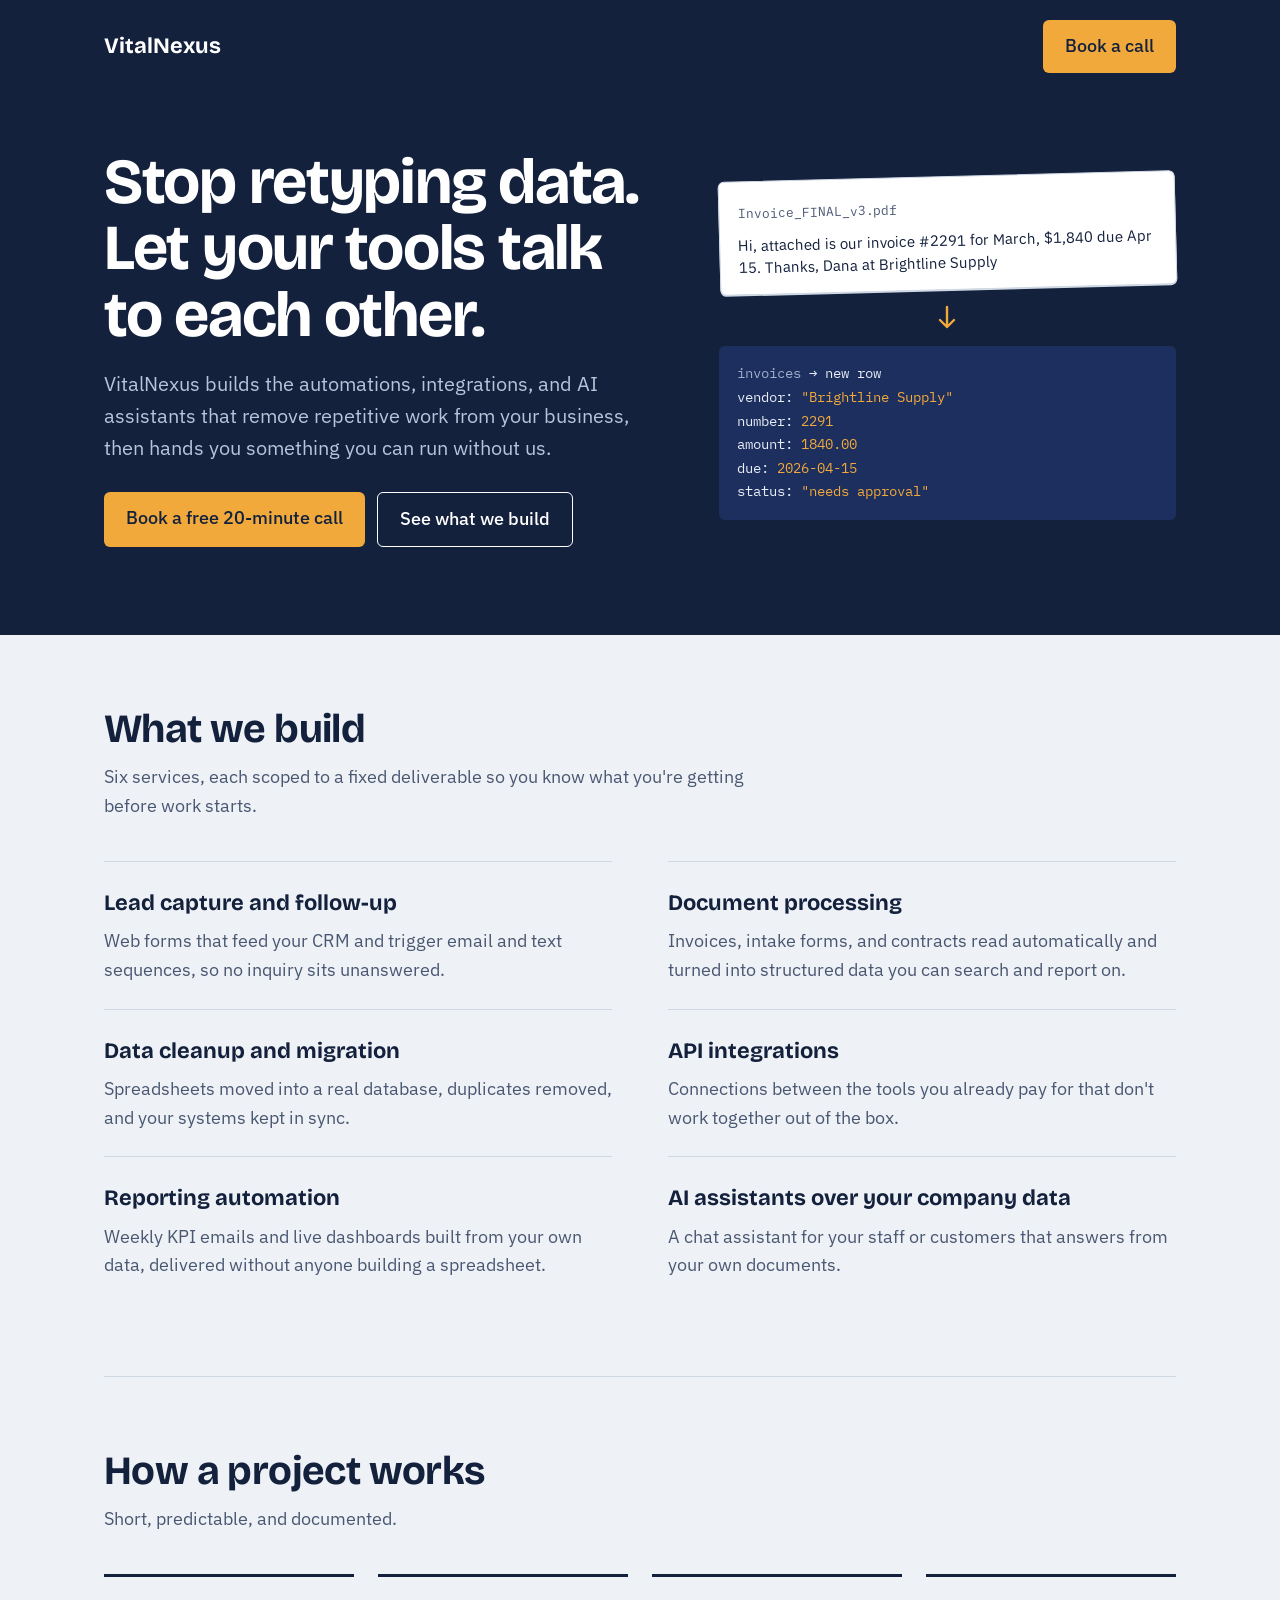
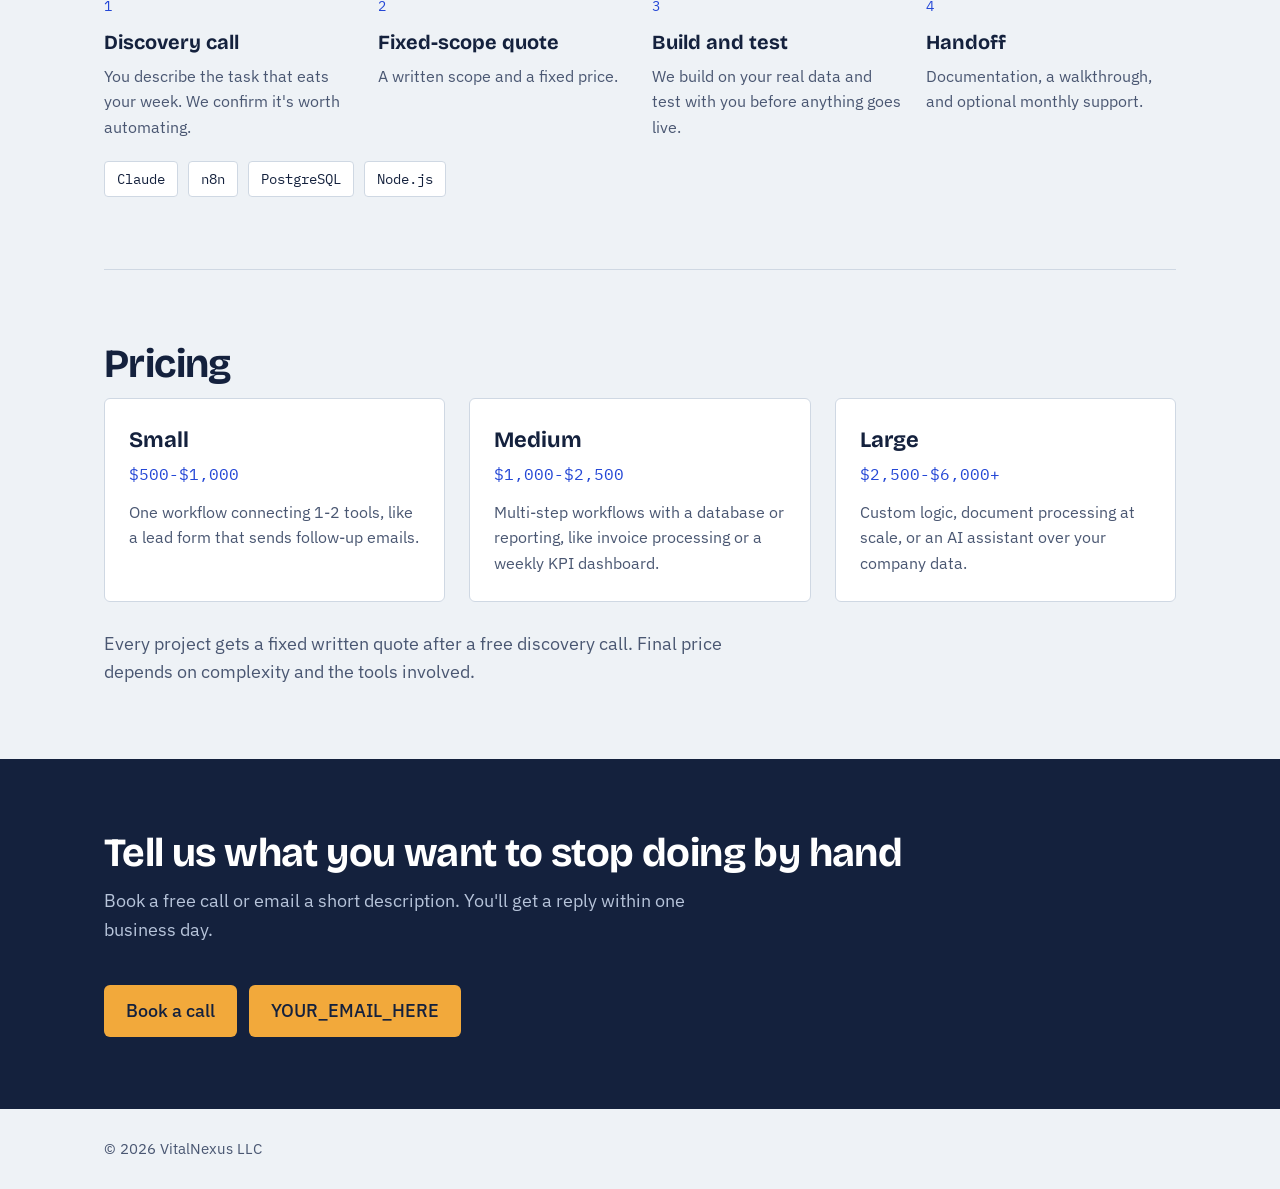
==== index.html @ aff20bb7 "Tighten Fixed-scope quote step wording Replace the repetitive "A written scope and price. Every proj" ====
<!doctype html>
<html lang="en">
<head>
<meta charset="utf-8">
<meta name="viewport" content="width=device-width, initial-scale=1">
<title>VitalNexus | Business automation, AI assistants, and data systems</title>
<meta name="description" content="VitalNexus builds lead follow-up, document processing, data migration, integrations, reporting, and AI assistants for small and mid-sized businesses.">
<link rel="preconnect" href="https://fonts.googleapis.com">
<link rel="preconnect" href="https://fonts.gstatic.com" crossorigin>
<link href="https://fonts.googleapis.com/css2?family=Bricolage+Grotesque:opsz,wght@12..96,500;12..96,700&family=IBM+Plex+Sans:wght@400;500&family=IBM+Plex+Mono:wght@400&display=swap" rel="stylesheet">
<style>
:root{
  --ground:#EEF2F6;
  --paper:#FFFFFF;
  --ink:#14213D;
  --muted:#4A5772;
  --line:#CFD8E3;
  --accent:#2447D6;
  --accent-ink:#FFFFFF;
  --signal:#F2A93B;
  --display:"Bricolage Grotesque","Helvetica Neue",Arial,sans-serif;
  --body:"IBM Plex Sans","Helvetica Neue",Arial,sans-serif;
  --mono:"IBM Plex Mono",Consolas,monospace;
}
*{box-sizing:border-box}
html{scroll-behavior:smooth}
body{margin:0;background:var(--ground);color:var(--ink);font-family:var(--body);font-size:18px;line-height:1.6}
a{color:var(--accent)}
:focus-visible{outline:3px solid var(--signal);outline-offset:3px}
.wrap{max-width:1120px;margin:0 auto;padding:0 24px}
header{display:flex;justify-content:space-between;align-items:center;padding:20px 0}
.logo{font-family:var(--display);font-weight:700;font-size:22px;color:var(--ink);text-decoration:none}
.btn{display:inline-block;min-height:48px;padding:12px 22px;background:var(--signal);color:var(--ink);font-weight:500;text-decoration:none;border-radius:6px}
.btn:hover{background:#E09A2B}
.btn.alt{background:transparent;color:var(--ink);border:1.5px solid var(--ink)}
.btn.alt:hover{background:var(--ink);color:var(--paper)}

/* hero */
.hero{display:grid;grid-template-columns:1.1fr .9fr;gap:56px;align-items:center;padding:56px 0 88px}
h1{font-family:var(--display);font-weight:700;font-size:clamp(38px,5.4vw,64px);line-height:1.04;letter-spacing:-.02em;margin:0 0 20px}
.lede{font-size:20px;color:var(--muted);max-width:34em;margin:0 0 28px}
.cta{display:flex;gap:12px;flex-wrap:wrap}

/* the hero visual: messy input becomes a clean record */
.flow{display:flex;flex-direction:column;gap:14px}
.doc{background:var(--paper);border:1px solid var(--line);border-radius:6px;padding:16px 18px;transform:rotate(-1.5deg);box-shadow:0 1px 0 var(--line)}
.doc b{font-family:var(--mono);font-weight:400;font-size:13px;color:var(--muted)}
.doc p{margin:8px 0 0;font-size:15px;line-height:1.45;color:var(--ink)}
.arrow{align-self:center;color:var(--accent)}
.rec{background:var(--ink);color:#E8EEF7;border-radius:6px;padding:16px 18px;font-family:var(--mono);font-size:13.5px;line-height:1.75;overflow-x:auto}
.rec span{color:var(--signal)}
.rec i{font-style:normal;color:#9FB0CC}

/* sections */
section{padding:72px 0;border-top:1px solid var(--line)}
h2{font-family:var(--display);font-weight:700;font-size:clamp(28px,3.6vw,40px);line-height:1.1;letter-spacing:-.015em;margin:0 0 12px}
.sub{color:var(--muted);max-width:36em;margin:0 0 40px}
.services{display:grid;grid-template-columns:1fr 1fr;column-gap:56px}
.svc{padding:24px 0;border-top:1px solid var(--line)}
.svc h3{font-family:var(--display);font-weight:700;font-size:22px;margin:0 0 6px}
.svc p{margin:0;color:var(--muted)}
.steps{list-style:none;counter-reset:s;margin:0;padding:0;display:grid;grid-template-columns:repeat(4,1fr);gap:24px}
.steps li{counter-increment:s;border-top:3px solid var(--ink);padding-top:14px}
.steps li::before{content:counter(s);font-family:var(--mono);font-size:14px;color:var(--accent)}
.steps h3{font-family:var(--display);font-size:20px;margin:6px 0}
.steps p{margin:0;color:var(--muted);font-size:16px}
.stack{display:flex;gap:10px;flex-wrap:wrap;margin-top:20px}
.stack span{font-family:var(--mono);font-size:14px;border:1px solid var(--line);background:var(--paper);padding:6px 12px;border-radius:4px}
.tiers{display:grid;grid-template-columns:repeat(3,1fr);gap:24px}
.tier{background:var(--paper);border:1px solid var(--line);border-radius:6px;padding:24px}
.tier h3{font-family:var(--display);font-weight:700;font-size:22px;margin:0 0 4px}
.tier .price{font-family:var(--mono);font-size:16px;color:var(--accent);margin:0 0 12px}
.tier p{margin:0;color:var(--muted);font-size:16px}
.note{color:var(--muted);max-width:36em;margin:28px 0 0}
.contact{background:var(--ink);color:#E8EEF7;border-top:0}
.contact h2{color:#fff}
.contact .sub{color:#B7C4DA}
.contact .btn{background:var(--signal);color:var(--ink)}
.contact .btn:hover{background:#FFC25E}
footer{padding:28px 0;color:var(--muted);font-size:15px}

/* dark hero band */
.band{background:var(--ink);color:#E8EEF7}
.band .logo{color:#fff}
.band h1{color:#fff}
.band .lede{color:#B7C4DA}
.band .btn.alt{color:#fff;border-color:#fff}
.band .btn.alt:hover{background:#fff;color:var(--ink)}
.band .rec{background:#1D2F5E}
.band .arrow{color:var(--signal)}
#services{border-top:0}

@media (max-width:820px){
  .hero{grid-template-columns:1fr;gap:36px;padding-bottom:56px}
  .services{grid-template-columns:1fr}
  .steps{grid-template-columns:1fr 1fr}
  .tiers{grid-template-columns:1fr}
}
@media (max-width:520px){
  .steps{grid-template-columns:1fr}
  body{font-size:17px}
}
@media (prefers-reduced-motion:reduce){html{scroll-behavior:auto}}
</style>
</head>
<body>
<div class="band">
<div class="wrap">
  <header>
    <a class="logo" href="#top">VitalNexus</a>
    <a class="btn" href="#contact">Book a call</a>
  </header>

  <main id="top">
    <div class="hero">
      <div>
        <h1>Stop retyping data. Let your tools talk to each other.</h1>
        <p class="lede">VitalNexus builds the automations, integrations, and AI assistants that remove repetitive work from your business, then hands you something you can run without us.</p>
        <div class="cta">
          <a class="btn" href="#contact">Book a free 20-minute call</a>
          <a class="btn alt" href="#services">See what we build</a>
        </div>
      </div>
      <div class="flow" aria-label="Example: an emailed invoice becomes a structured database record">
        <div class="doc">
          <b>Invoice_FINAL_v3.pdf</b>
          <p>Hi, attached is our invoice #2291 for March, $1,840 due Apr 15. Thanks, Dana at Brightline Supply</p>
        </div>
        <svg class="arrow" width="28" height="28" viewBox="0 0 28 28" fill="none" aria-hidden="true"><path d="M14 3v20m0 0l-7-7m7 7l7-7" stroke="currentColor" stroke-width="2.4" stroke-linecap="round" stroke-linejoin="round"/></svg>
        <div class="rec">
          <i>invoices</i> &rarr; new row<br>
          vendor: <span>"Brightline Supply"</span><br>
          number: <span>2291</span><br>
          amount: <span>1840.00</span><br>
          due: <span>2026-04-15</span><br>
          status: <span>"needs approval"</span>
        </div>
      </div>
    </div>
  </main>
</div>
</div>

<div class="wrap">
  <section id="services">
    <h2>What we build</h2>
    <p class="sub">Six services, each scoped to a fixed deliverable so you know what you're getting before work starts.</p>
    <div class="services">
      <div class="svc">
        <h3>Lead capture and follow-up</h3>
        <p>Web forms that feed your CRM and trigger email and text sequences, so no inquiry sits unanswered.</p>
      </div>
      <div class="svc">
        <h3>Document processing</h3>
        <p>Invoices, intake forms, and contracts read automatically and turned into structured data you can search and report on.</p>
      </div>
      <div class="svc">
        <h3>Data cleanup and migration</h3>
        <p>Spreadsheets moved into a real database, duplicates removed, and your systems kept in sync.</p>
      </div>
      <div class="svc">
        <h3>API integrations</h3>
        <p>Connections between the tools you already pay for that don't work together out of the box.</p>
      </div>
      <div class="svc">
        <h3>Reporting automation</h3>
        <p>Weekly KPI emails and live dashboards built from your own data, delivered without anyone building a spreadsheet.</p>
      </div>
      <div class="svc">
        <h3>AI assistants over your company data</h3>
        <p>A chat assistant for your staff or customers that answers from your own documents.</p>
      </div>
    </div>
  </section>

  <section id="process">
    <h2>How a project works</h2>
    <p class="sub">Short, predictable, and documented.</p>
    <ol class="steps">
      <li><h3>Discovery call</h3><p>You describe the task that eats your week. We confirm it's worth automating.</p></li>
      <li><h3>Fixed-scope quote</h3><p>A written scope and a fixed price.</p></li>
      <li><h3>Build and test</h3><p>We build on your real data and test with you before anything goes live.</p></li>
      <li><h3>Handoff</h3><p>Documentation, a walkthrough, and optional monthly support.</p></li>
    </ol>
    <div class="stack" aria-label="Tools we use">
      <span>Claude</span><span>n8n</span><span>PostgreSQL</span><span>Node.js</span>
    </div>
  </section>

  <section id="pricing">
    <h2>Pricing</h2>
    <div class="tiers">
      <div class="tier">
        <h3>Small</h3>
        <p class="price">$500-$1,000</p>
        <p>One workflow connecting 1-2 tools, like a lead form that sends follow-up emails.</p>
      </div>
      <div class="tier">
        <h3>Medium</h3>
        <p class="price">$1,000-$2,500</p>
        <p>Multi-step workflows with a database or reporting, like invoice processing or a weekly KPI dashboard.</p>
      </div>
      <div class="tier">
        <h3>Large</h3>
        <p class="price">$2,500-$6,000+</p>
        <p>Custom logic, document processing at scale, or an AI assistant over your company data.</p>
      </div>
    </div>
    <p class="note">Every project gets a fixed written quote after a free discovery call. Final price depends on complexity and the tools involved.</p>
  </section>
</div>

<section class="contact" id="contact">
  <div class="wrap">
    <h2>Tell us what you want to stop doing by hand</h2>
    <p class="sub">Book a free call or email a short description. You'll get a reply within one business day.</p>
    <div class="cta">
      <!-- Replace both links below with your real booking link and email -->
      <a class="btn" href="https://YOUR-BOOKING-LINK">Book a call</a>
      <a class="btn" href="mailto:YOUR_EMAIL_HERE">YOUR_EMAIL_HERE</a>
    </div>
  </div>
</section>

<div class="wrap">
  <footer>&copy; 2026 VitalNexus LLC</footer>
</div>
</body>
</html>
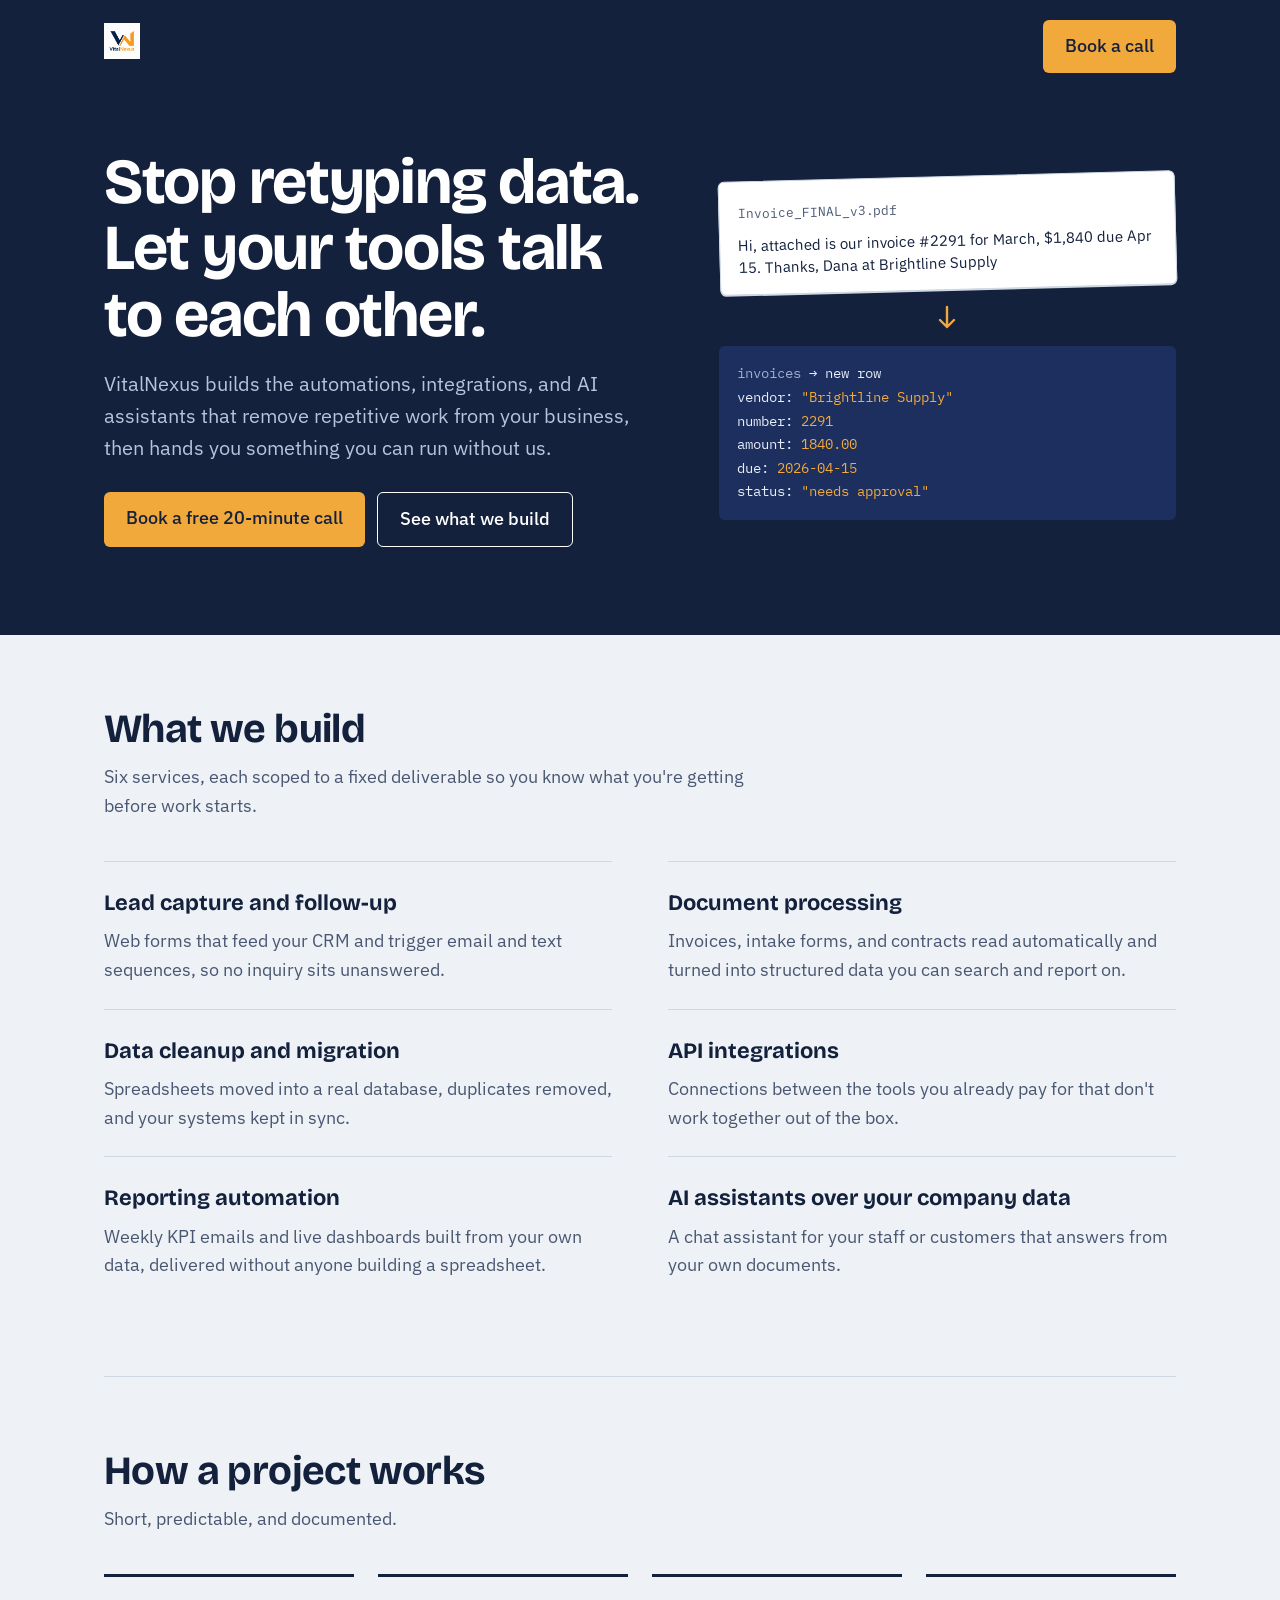
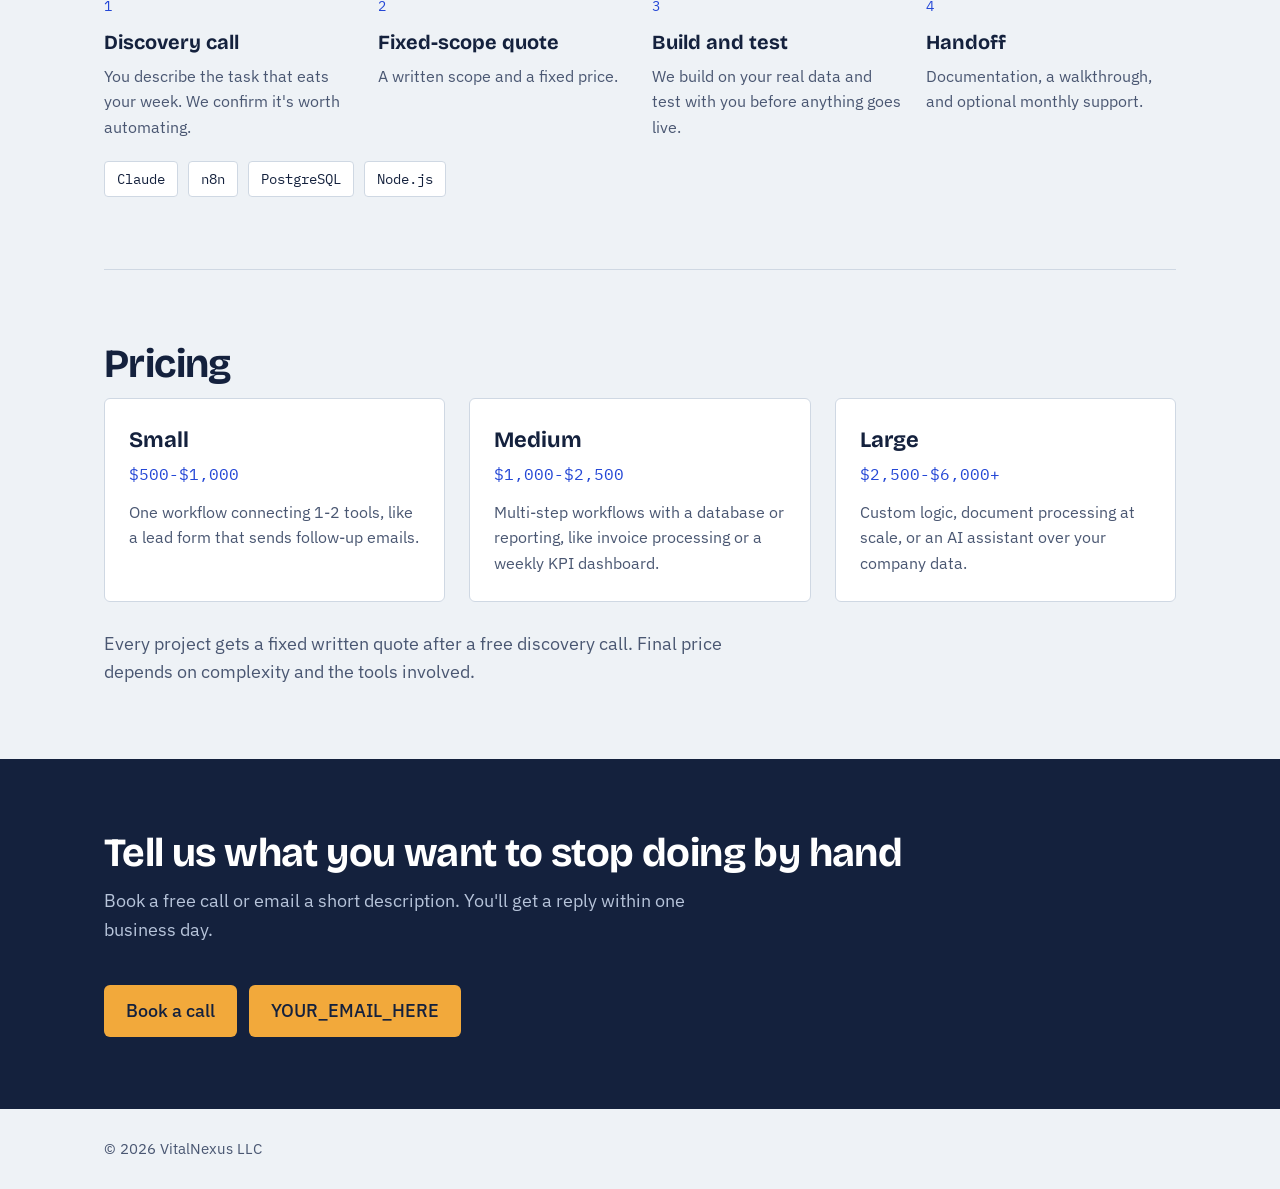
==== commit ef3cf575: "Add logo to header and as favicon Add assets/logo.png and replace the VitalNexus text in the header " ====
--- a/index.html
+++ b/index.html
@@ -5,6 +5,7 @@
 <meta name="viewport" content="width=device-width, initial-scale=1">
 <title>VitalNexus | Business automation, AI assistants, and data systems</title>
 <meta name="description" content="VitalNexus builds lead follow-up, document processing, data migration, integrations, reporting, and AI assistants for small and mid-sized businesses.">
+<link rel="icon" href="assets/logo.png">
 <link rel="preconnect" href="https://fonts.googleapis.com">
 <link rel="preconnect" href="https://fonts.gstatic.com" crossorigin>
 <link href="https://fonts.googleapis.com/css2?family=Bricolage+Grotesque:opsz,wght@12..96,500;12..96,700&family=IBM+Plex+Sans:wght@400;500&family=IBM+Plex+Mono:wght@400&display=swap" rel="stylesheet">
@@ -107,7 +108,7 @@
 <div class="band">
 <div class="wrap">
   <header>
-    <a class="logo" href="#top">VitalNexus</a>
+    <a class="logo" href="#top"><img src="assets/logo.png" alt="VitalNexus" height="36"></a>
     <a class="btn" href="#contact">Book a call</a>
   </header>
 
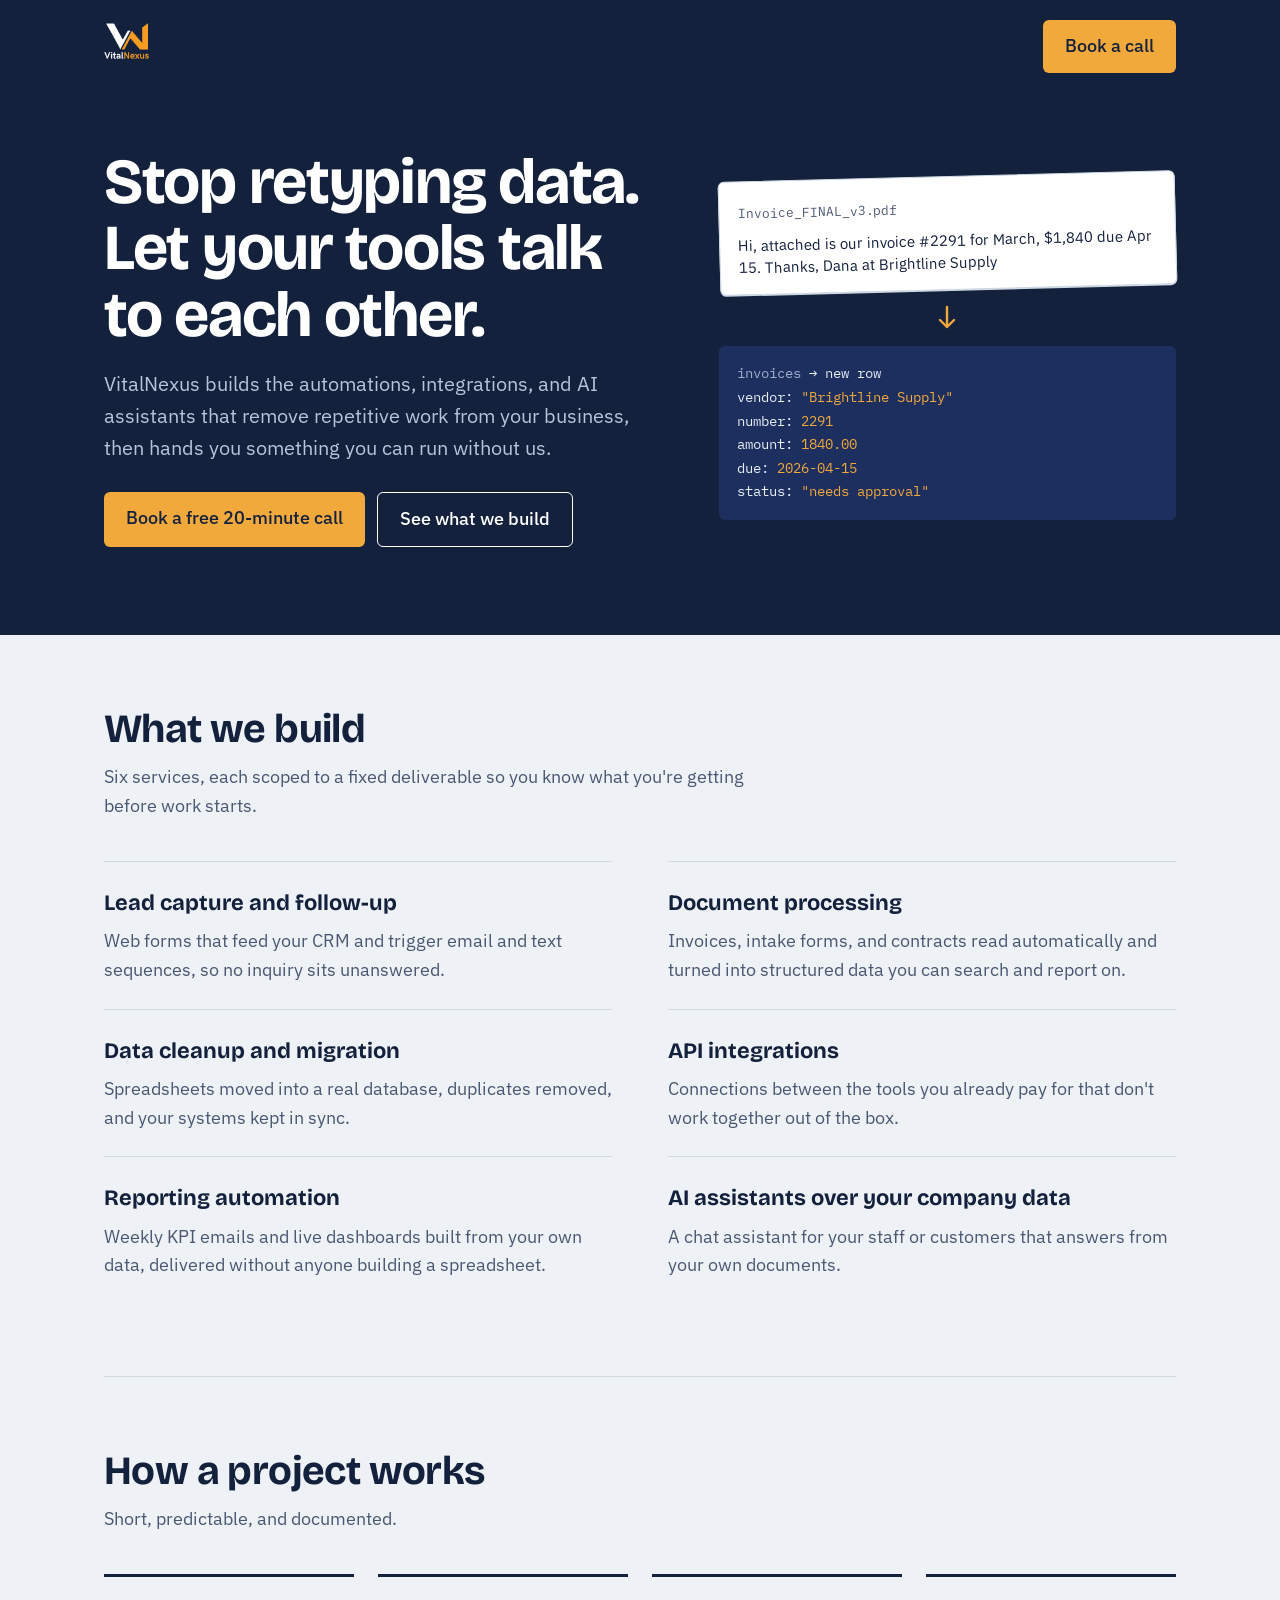
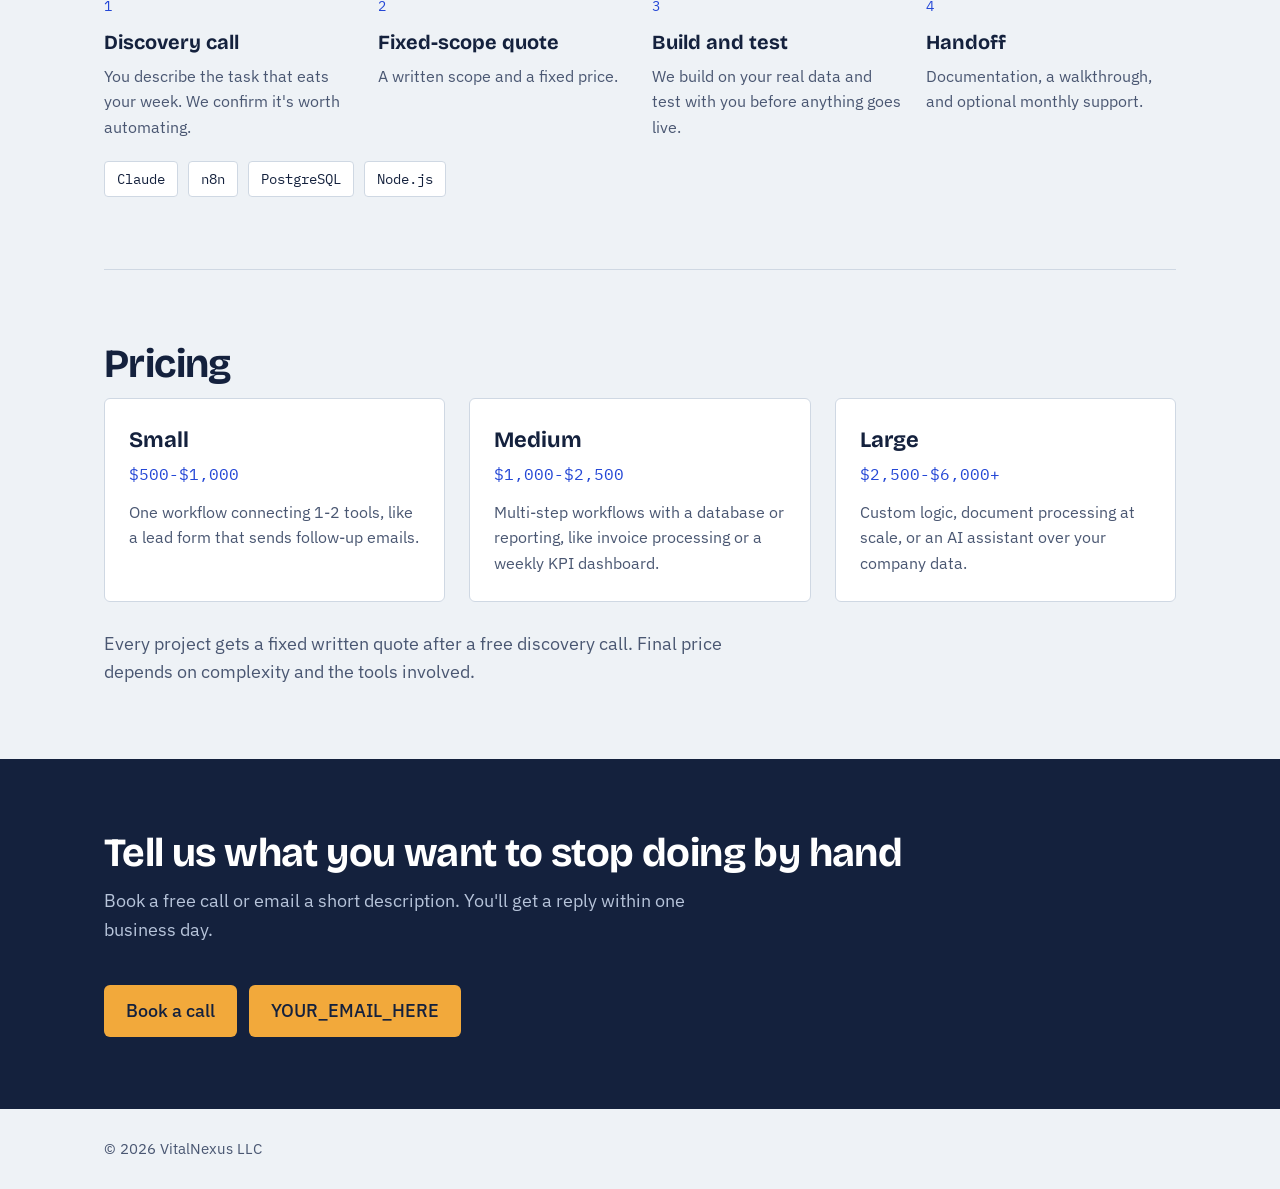
==== commit 35be686b: "Use transparent header logo and monogram favicon Generate assets/logo-header.png (tight crop, transp" ====
--- a/index.html
+++ b/index.html
@@ -5,7 +5,7 @@
 <meta name="viewport" content="width=device-width, initial-scale=1">
 <title>VitalNexus | Business automation, AI assistants, and data systems</title>
 <meta name="description" content="VitalNexus builds lead follow-up, document processing, data migration, integrations, reporting, and AI assistants for small and mid-sized businesses.">
-<link rel="icon" href="assets/logo.png">
+<link rel="icon" type="image/png" href="assets/favicon.png">
 <link rel="preconnect" href="https://fonts.googleapis.com">
 <link rel="preconnect" href="https://fonts.gstatic.com" crossorigin>
 <link href="https://fonts.googleapis.com/css2?family=Bricolage+Grotesque:opsz,wght@12..96,500;12..96,700&family=IBM+Plex+Sans:wght@400;500&family=IBM+Plex+Mono:wght@400&display=swap" rel="stylesheet">
@@ -108,7 +108,7 @@
 <div class="band">
 <div class="wrap">
   <header>
-    <a class="logo" href="#top"><img src="assets/logo.png" alt="VitalNexus" height="36"></a>
+    <a class="logo" href="#top"><img src="assets/logo-header.png" alt="VitalNexus" width="45" height="36"></a>
     <a class="btn" href="#contact">Book a call</a>
   </header>
 
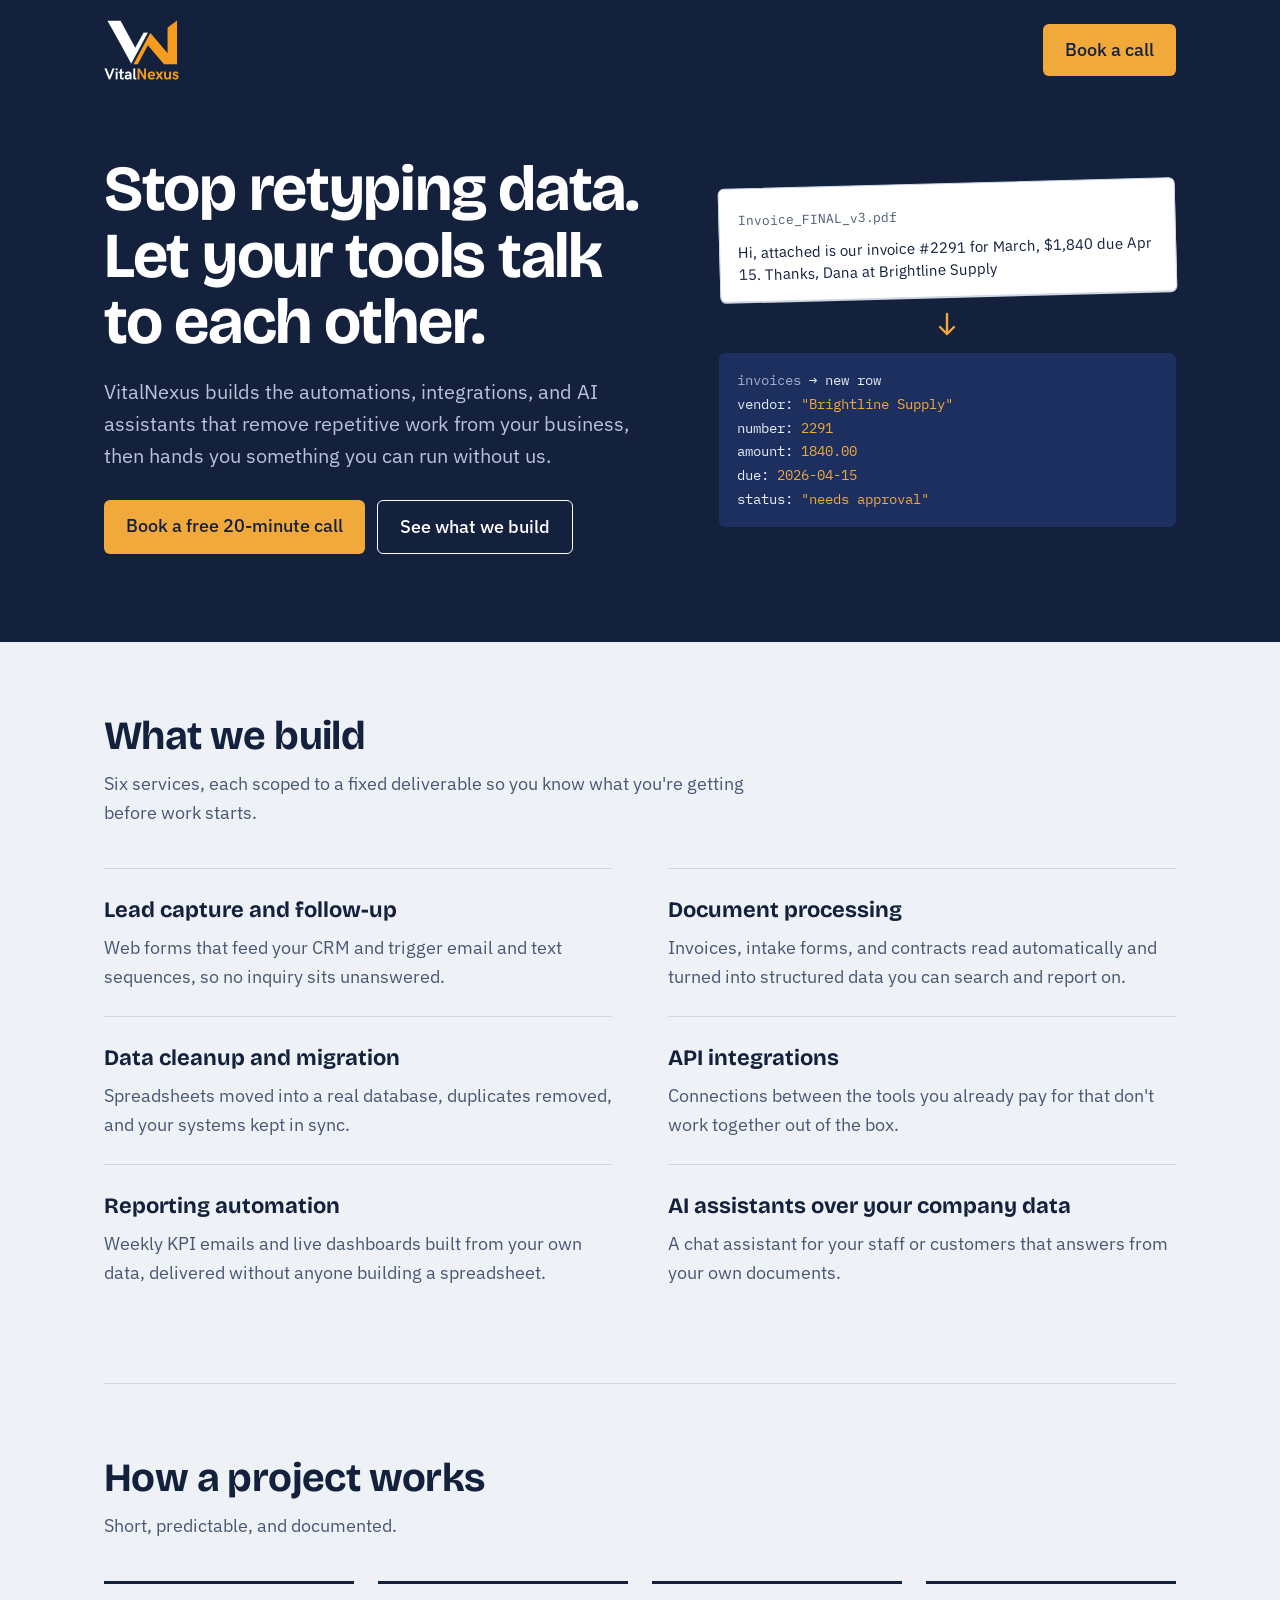
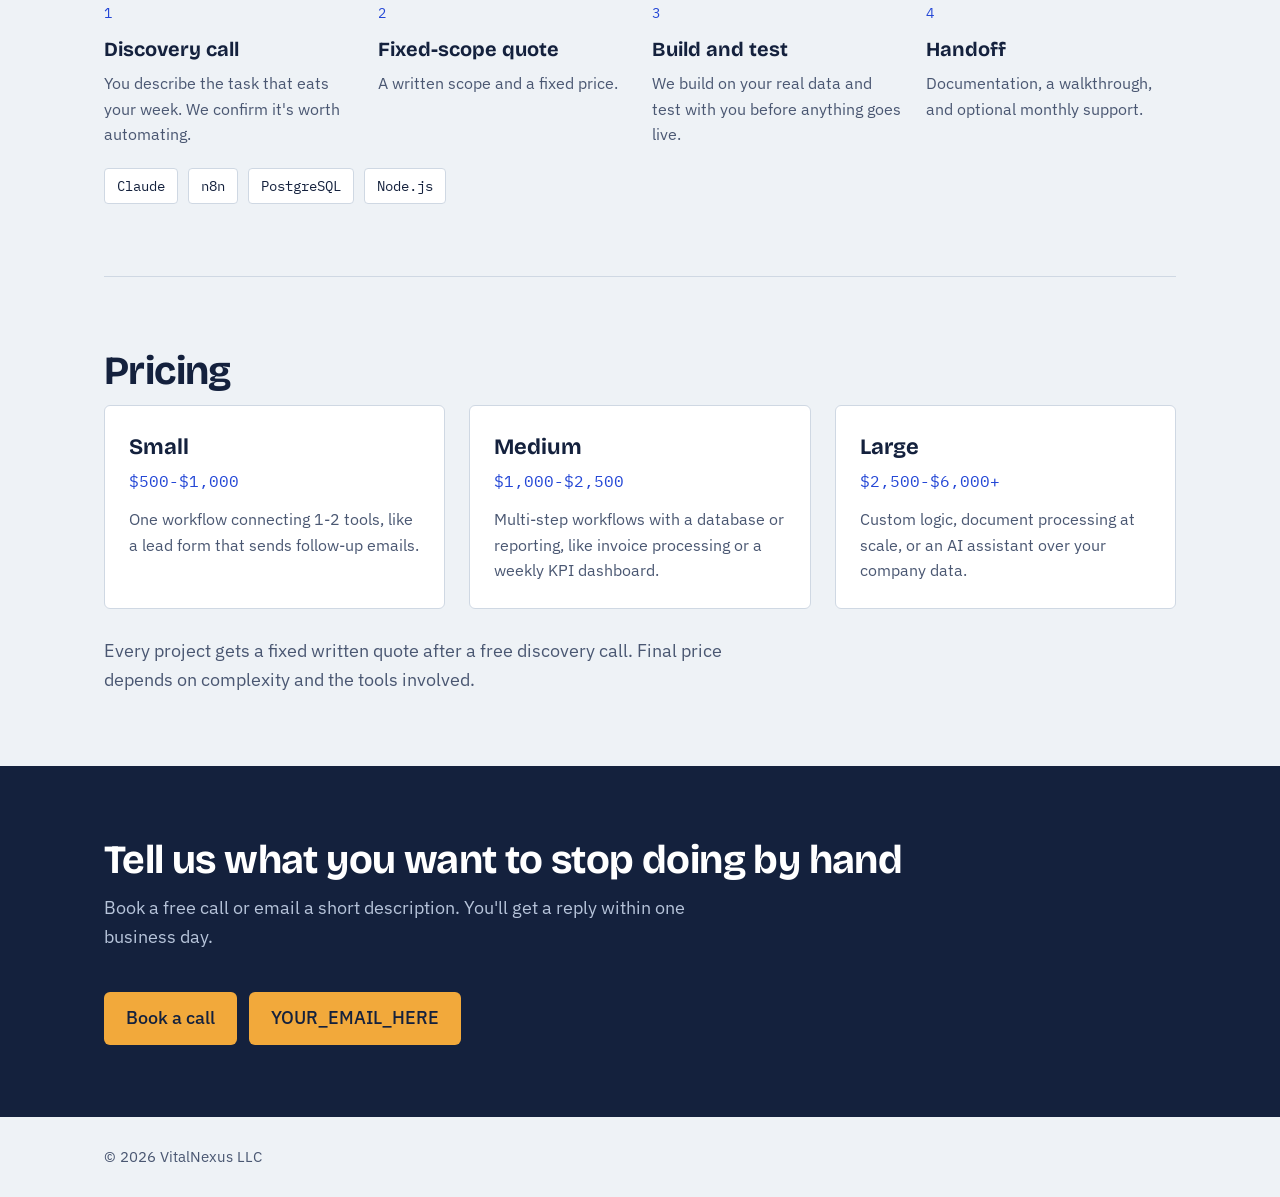
==== commit ff8ba243: "Enlarge header logo and put favicon on white rounded square Show the header logo at 75x60 so the Vit" ====
--- a/index.html
+++ b/index.html
@@ -31,6 +31,7 @@
 .wrap{max-width:1120px;margin:0 auto;padding:0 24px}
 header{display:flex;justify-content:space-between;align-items:center;padding:20px 0}
 .logo{font-family:var(--display);font-weight:700;font-size:22px;color:var(--ink);text-decoration:none}
+.logo img{display:block}
 .btn{display:inline-block;min-height:48px;padding:12px 22px;background:var(--signal);color:var(--ink);font-weight:500;text-decoration:none;border-radius:6px}
 .btn:hover{background:#E09A2B}
 .btn.alt{background:transparent;color:var(--ink);border:1.5px solid var(--ink)}
@@ -108,7 +109,7 @@
 <div class="band">
 <div class="wrap">
   <header>
-    <a class="logo" href="#top"><img src="assets/logo-header.png" alt="VitalNexus" width="45" height="36"></a>
+    <a class="logo" href="#top"><img src="assets/logo-header.png" alt="VitalNexus" width="75" height="60"></a>
     <a class="btn" href="#contact">Book a call</a>
   </header>
 
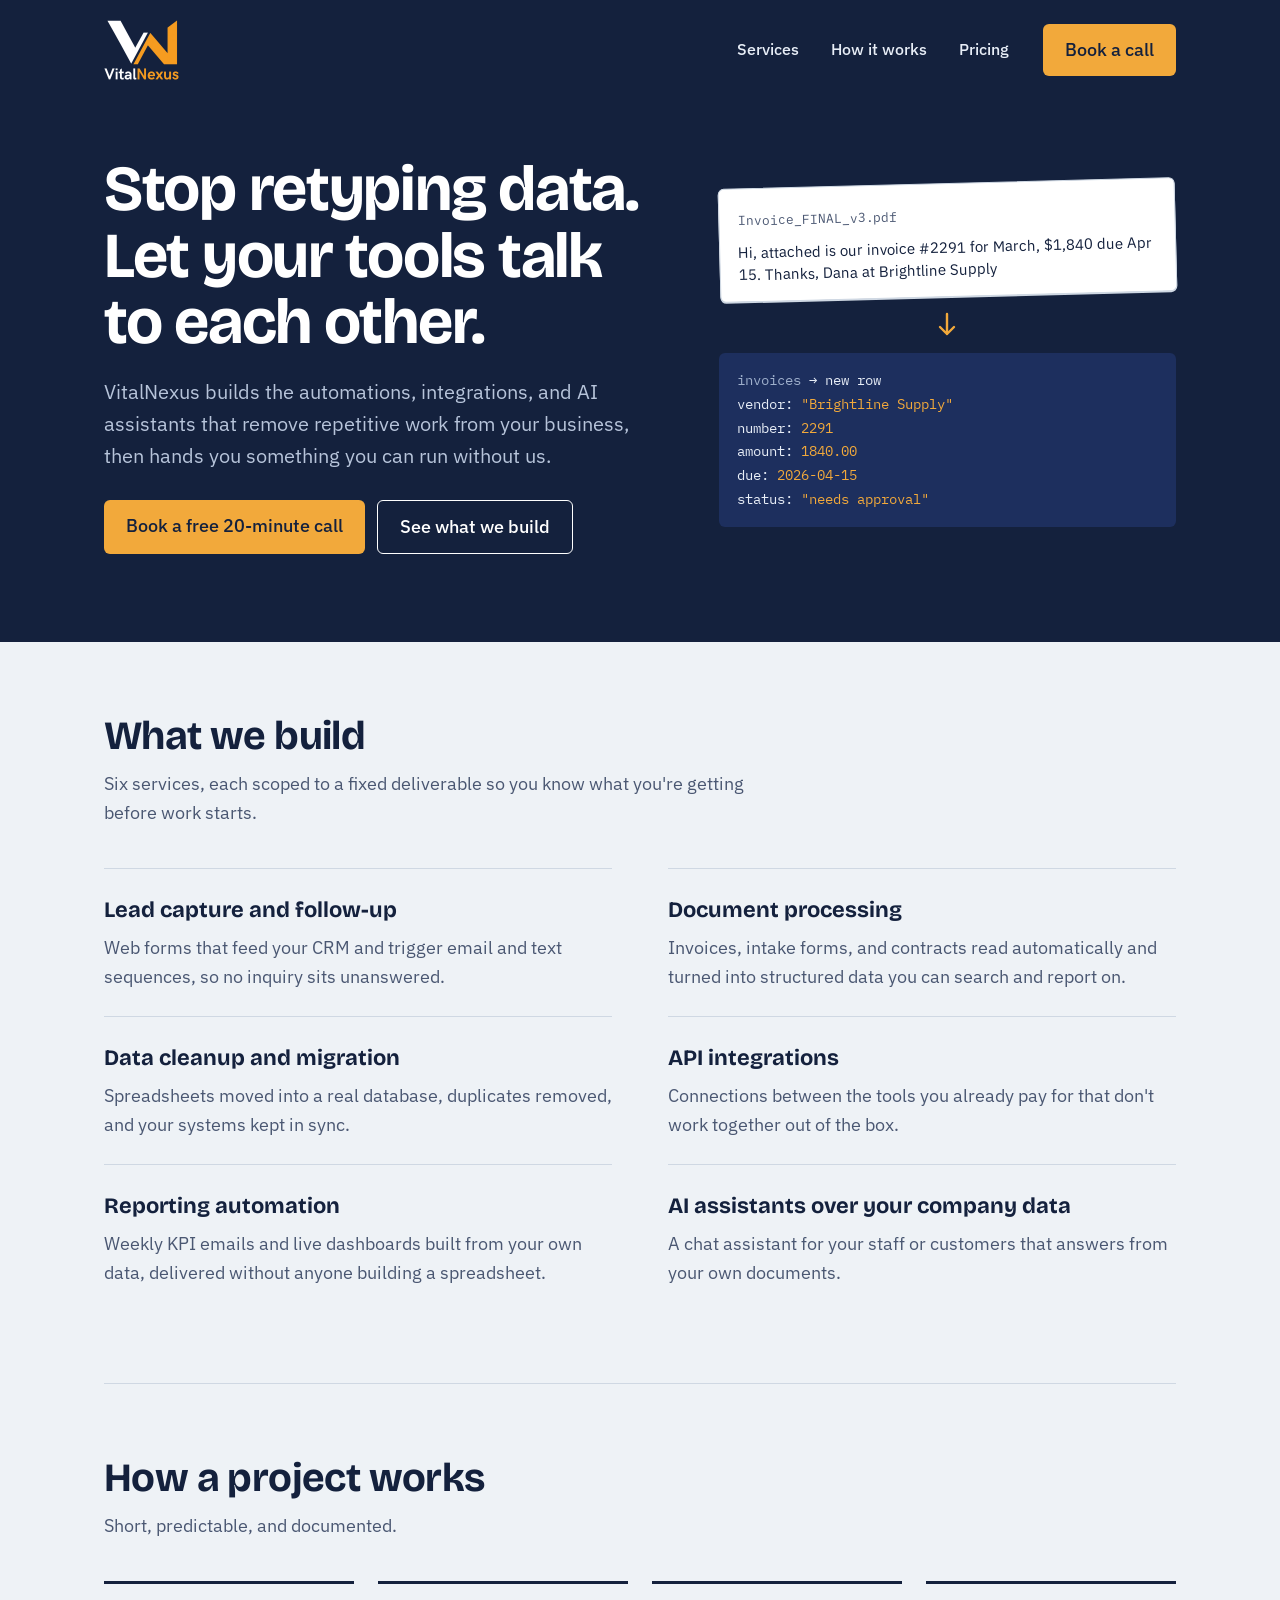
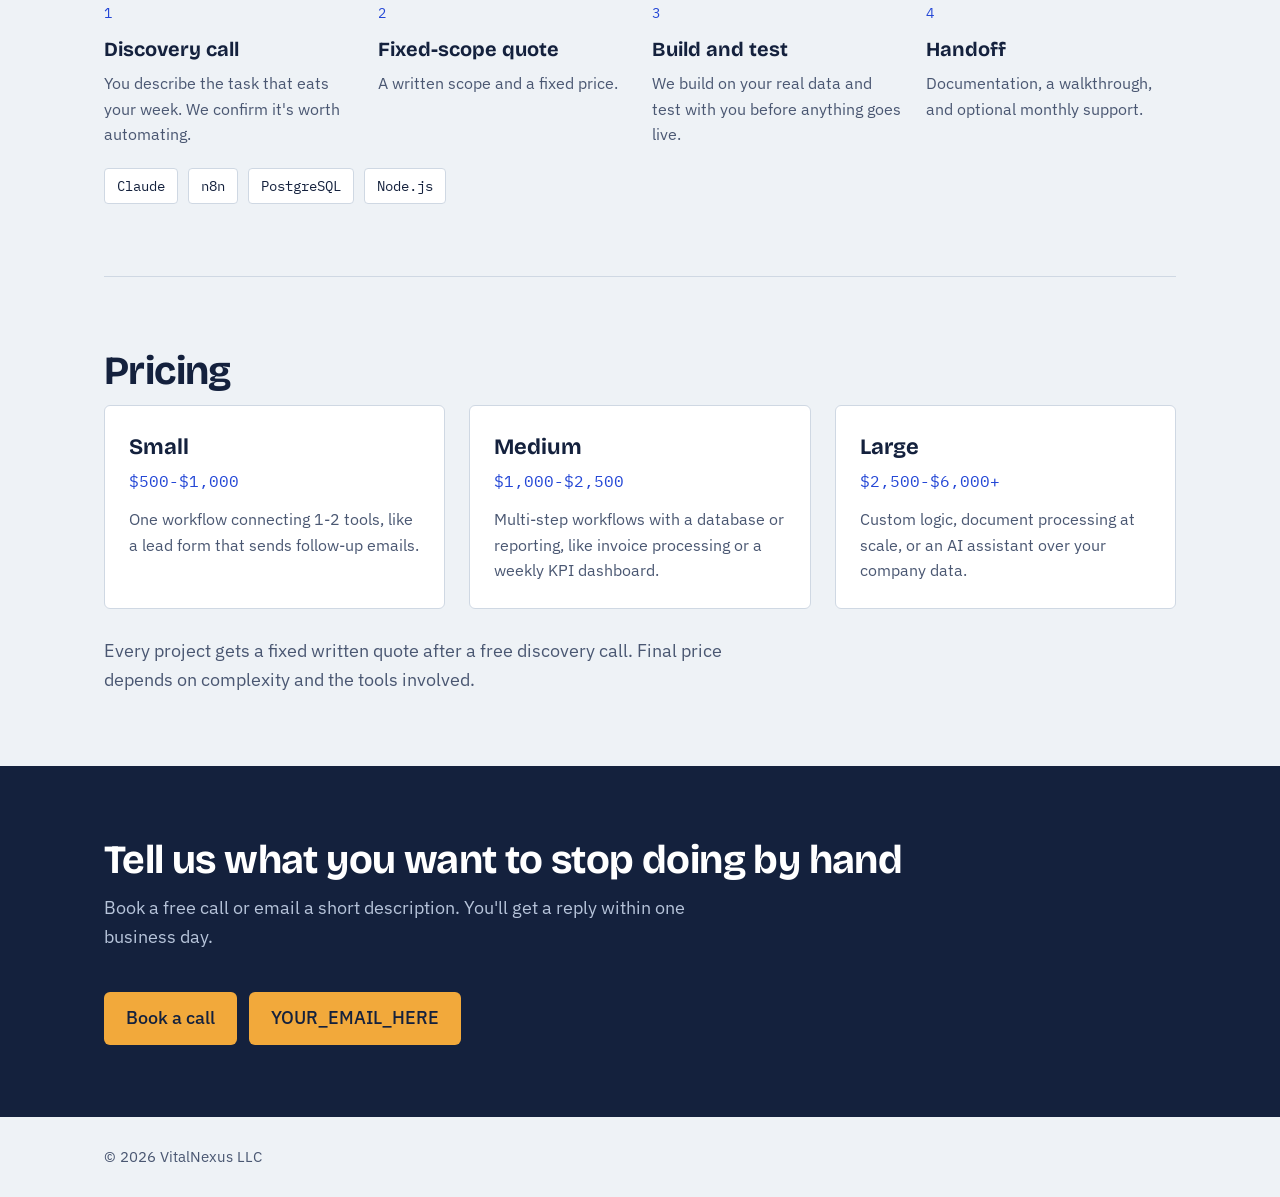
==== commit e6c01442: "Add top navigation to header Add Services, How it works, and Pricing links between the logo and the " ====
--- a/index.html
+++ b/index.html
@@ -32,6 +32,9 @@
 header{display:flex;justify-content:space-between;align-items:center;padding:20px 0}
 .logo{font-family:var(--display);font-weight:700;font-size:22px;color:var(--ink);text-decoration:none}
 .logo img{display:block}
+.nav{display:flex;gap:4px;margin-left:auto;margin-right:20px}
+.nav a{color:#E8EEF7;font-size:16px;font-weight:500;text-decoration:none;padding:10px 14px;border-radius:6px}
+.nav a:hover{color:#fff;text-decoration:underline;text-decoration-color:var(--signal);text-decoration-thickness:2px;text-underline-offset:6px}
 .btn{display:inline-block;min-height:48px;padding:12px 22px;background:var(--signal);color:var(--ink);font-weight:500;text-decoration:none;border-radius:6px}
 .btn:hover{background:#E09A2B}
 .btn.alt{background:transparent;color:var(--ink);border:1.5px solid var(--ink)}
@@ -97,6 +100,7 @@
   .services{grid-template-columns:1fr}
   .steps{grid-template-columns:1fr 1fr}
   .tiers{grid-template-columns:1fr}
+  .nav{display:none}
 }
 @media (max-width:520px){
   .steps{grid-template-columns:1fr}
@@ -110,6 +114,11 @@
 <div class="wrap">
   <header>
     <a class="logo" href="#top"><img src="assets/logo-header.png" alt="VitalNexus" width="75" height="60"></a>
+    <nav class="nav" aria-label="Main">
+      <a href="#services">Services</a>
+      <a href="#process">How it works</a>
+      <a href="#pricing">Pricing</a>
+    </nav>
     <a class="btn" href="#contact">Book a call</a>
   </header>
 
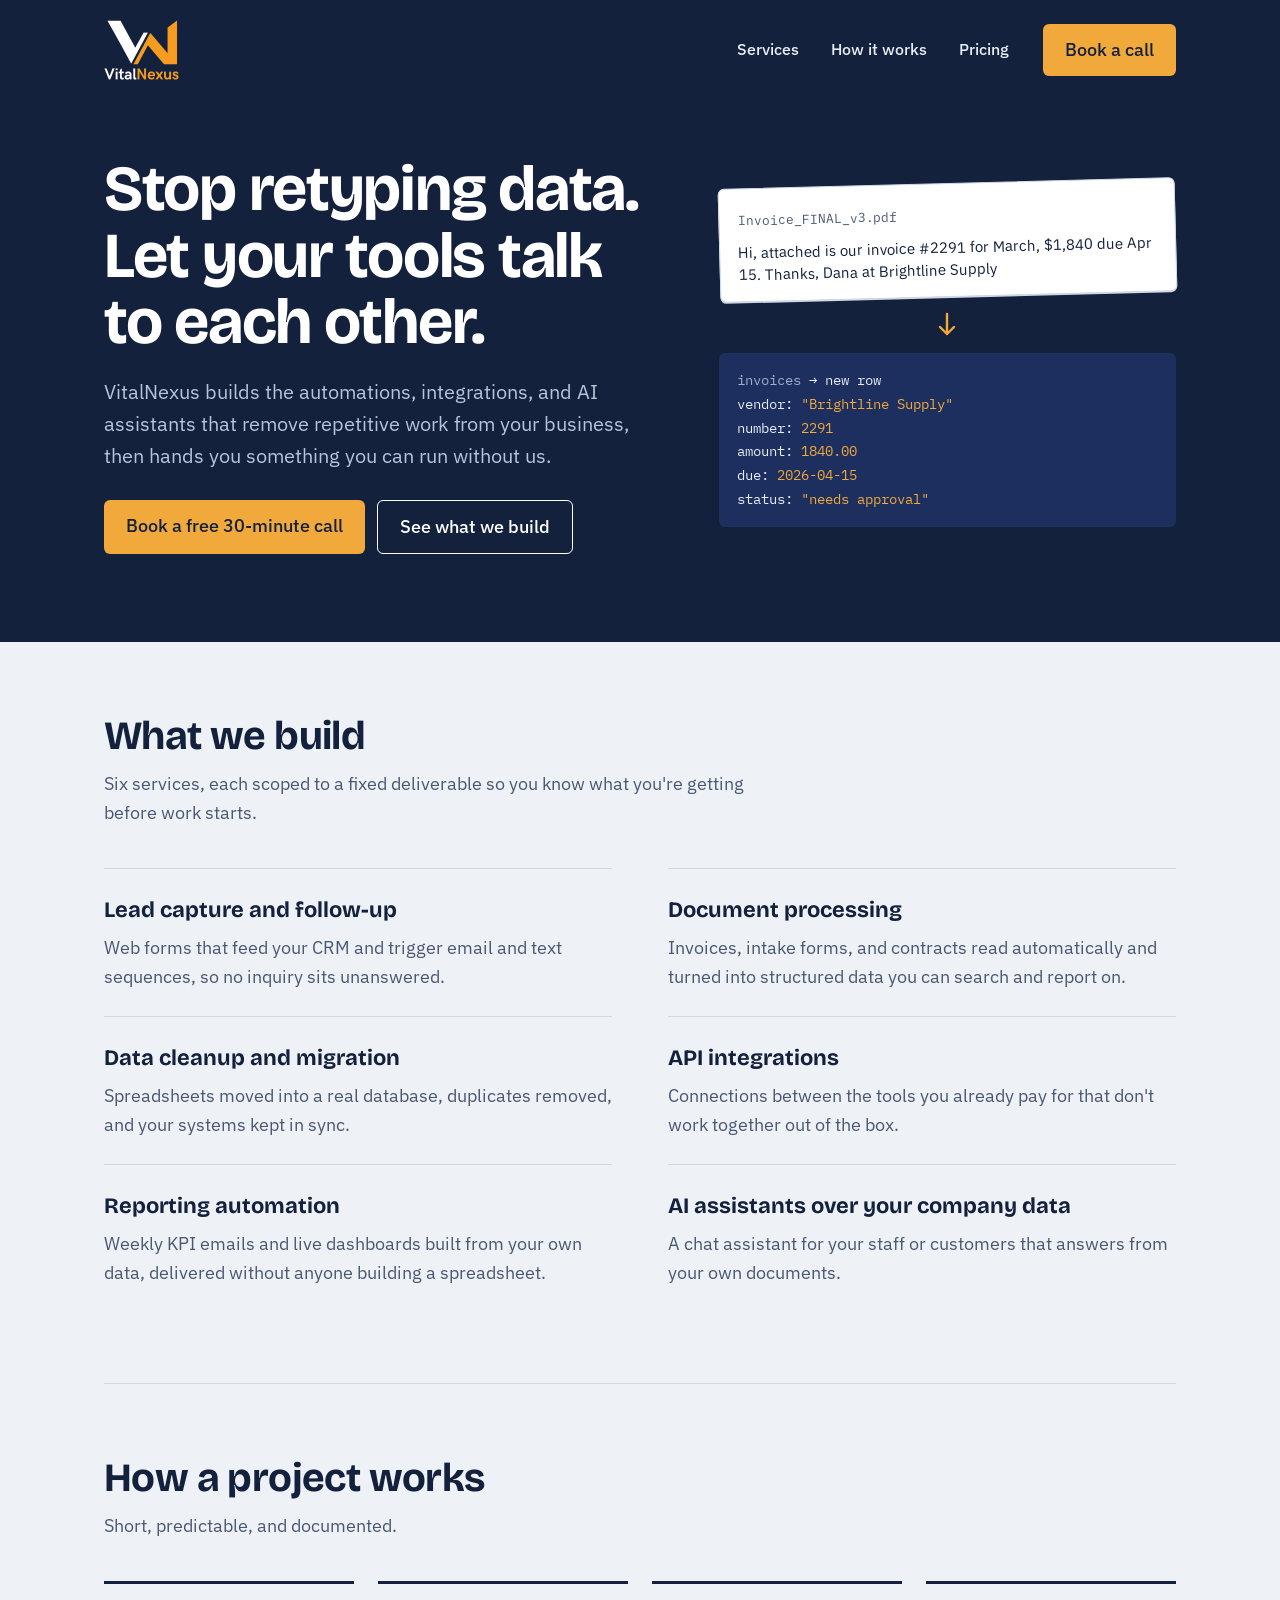
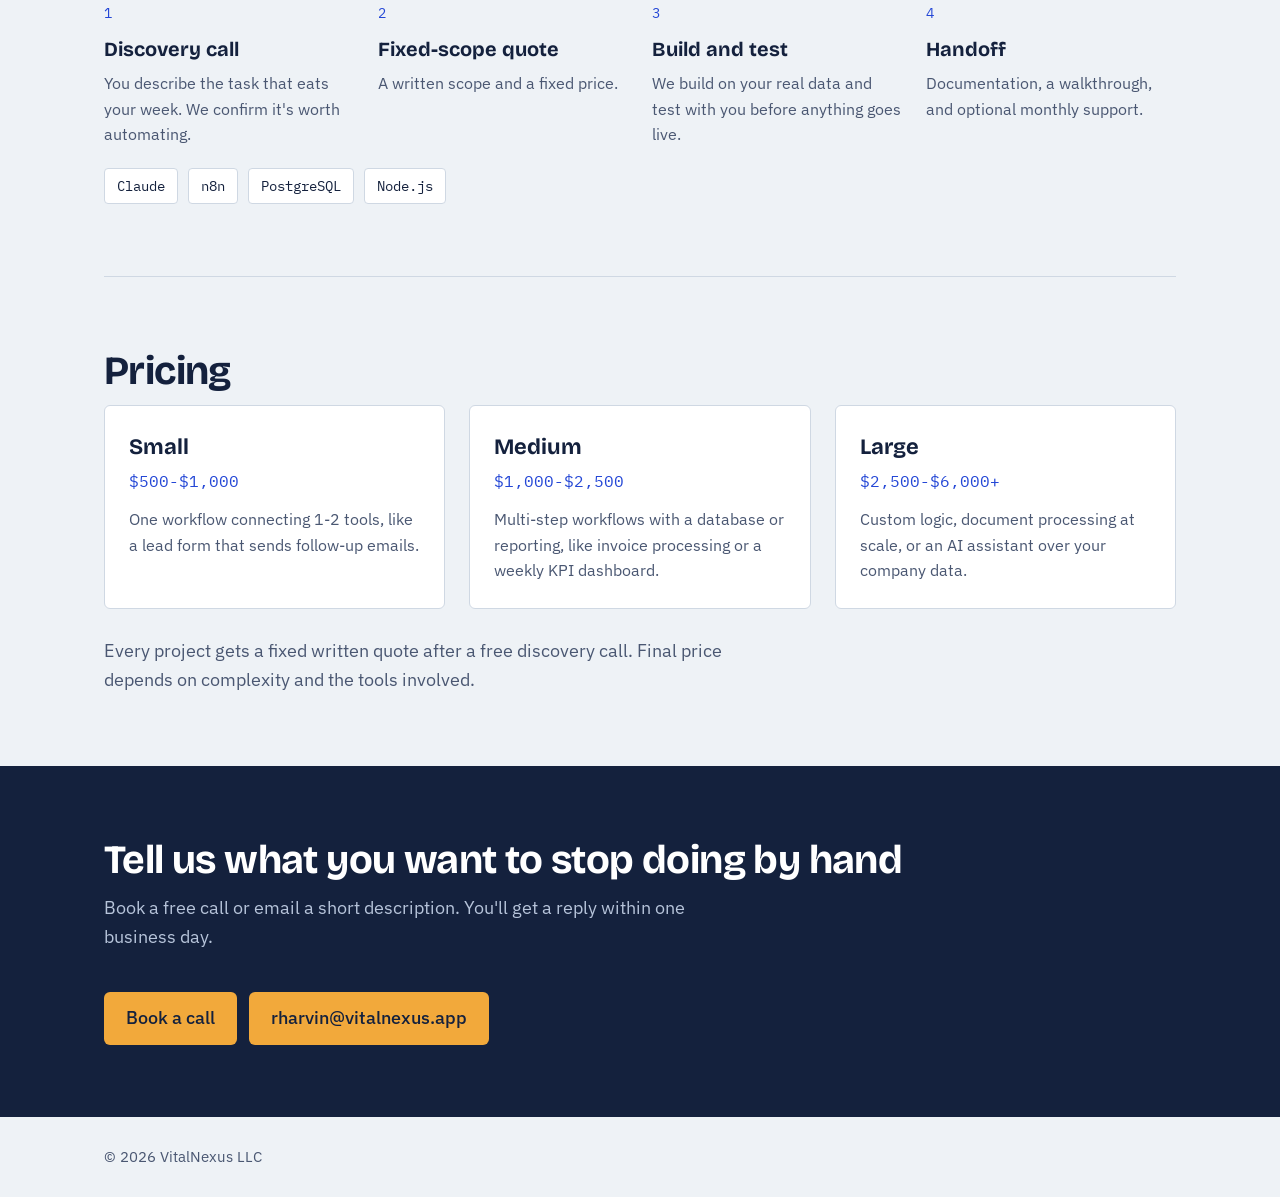
==== commit efd9ee29: "Add real booking link and contact email Point Book a call at the Calendly 30-minute event, use rharv" ====
--- a/index.html
+++ b/index.html
@@ -128,7 +128,7 @@
         <h1>Stop retyping data. Let your tools talk to each other.</h1>
         <p class="lede">VitalNexus builds the automations, integrations, and AI assistants that remove repetitive work from your business, then hands you something you can run without us.</p>
         <div class="cta">
-          <a class="btn" href="#contact">Book a free 20-minute call</a>
+          <a class="btn" href="#contact">Book a free 30-minute call</a>
           <a class="btn alt" href="#services">See what we build</a>
         </div>
       </div>
@@ -226,9 +226,8 @@
     <h2>Tell us what you want to stop doing by hand</h2>
     <p class="sub">Book a free call or email a short description. You'll get a reply within one business day.</p>
     <div class="cta">
-      <!-- Replace both links below with your real booking link and email -->
-      <a class="btn" href="https://YOUR-BOOKING-LINK">Book a call</a>
-      <a class="btn" href="mailto:YOUR_EMAIL_HERE">YOUR_EMAIL_HERE</a>
+      <a class="btn" href="https://calendly.com/rharvin1986/30min">Book a call</a>
+      <a class="btn" href="mailto:rharvin@vitalnexus.app">rharvin@vitalnexus.app</a>
     </div>
   </div>
 </section>
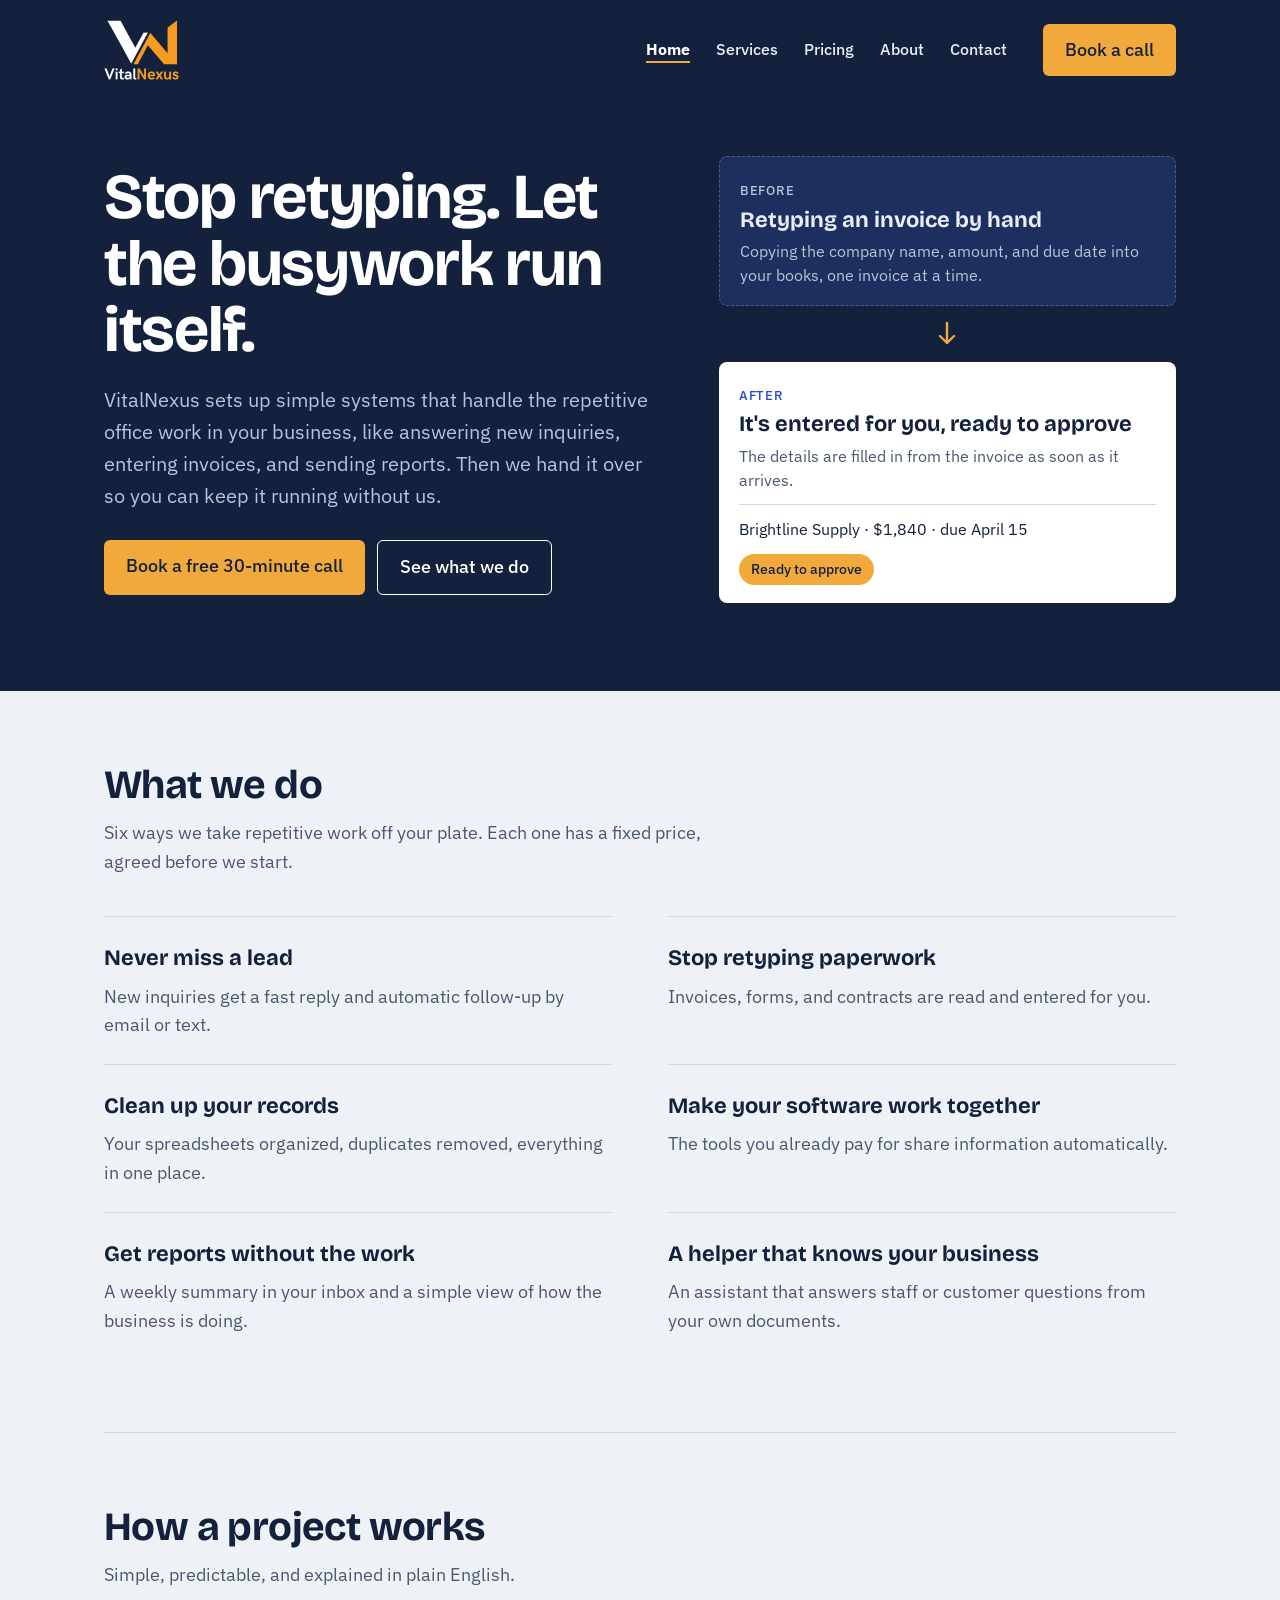
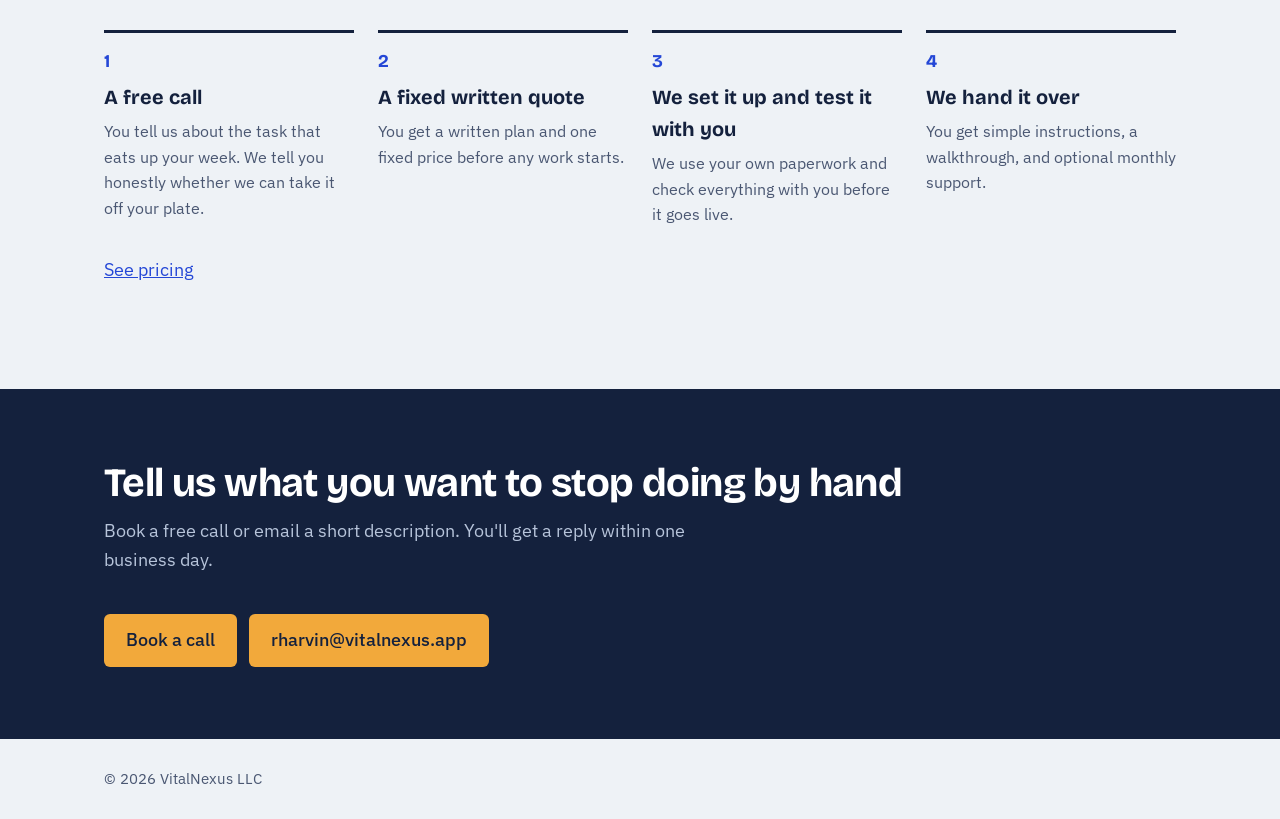
==== commit 30441fb6: "Rewrite site in plain language and split into four pages Rewrite all copy for non-technical business" ====
--- a/index.html
+++ b/index.html
@@ -3,148 +3,57 @@
 <head>
 <meta charset="utf-8">
 <meta name="viewport" content="width=device-width, initial-scale=1">
-<title>VitalNexus | Business automation, AI assistants, and data systems</title>
-<meta name="description" content="VitalNexus builds lead follow-up, document processing, data migration, integrations, reporting, and AI assistants for small and mid-sized businesses.">
+<title>VitalNexus | Less busywork for small businesses</title>
+<meta name="description" content="VitalNexus takes repetitive office work off your plate: fast replies to new inquiries, paperwork entered for you, tidy records, and reports in your inbox.">
 <link rel="icon" type="image/png" href="assets/favicon.png">
 <link rel="preconnect" href="https://fonts.googleapis.com">
 <link rel="preconnect" href="https://fonts.gstatic.com" crossorigin>
-<link href="https://fonts.googleapis.com/css2?family=Bricolage+Grotesque:opsz,wght@12..96,500;12..96,700&family=IBM+Plex+Sans:wght@400;500&family=IBM+Plex+Mono:wght@400&display=swap" rel="stylesheet">
-<style>
-:root{
-  --ground:#EEF2F6;
-  --paper:#FFFFFF;
-  --ink:#14213D;
-  --muted:#4A5772;
-  --line:#CFD8E3;
-  --accent:#2447D6;
-  --accent-ink:#FFFFFF;
-  --signal:#F2A93B;
-  --display:"Bricolage Grotesque","Helvetica Neue",Arial,sans-serif;
-  --body:"IBM Plex Sans","Helvetica Neue",Arial,sans-serif;
-  --mono:"IBM Plex Mono",Consolas,monospace;
-}
-*{box-sizing:border-box}
-html{scroll-behavior:smooth}
-body{margin:0;background:var(--ground);color:var(--ink);font-family:var(--body);font-size:18px;line-height:1.6}
-a{color:var(--accent)}
-:focus-visible{outline:3px solid var(--signal);outline-offset:3px}
-.wrap{max-width:1120px;margin:0 auto;padding:0 24px}
-header{display:flex;justify-content:space-between;align-items:center;padding:20px 0}
-.logo{font-family:var(--display);font-weight:700;font-size:22px;color:var(--ink);text-decoration:none}
-.logo img{display:block}
-.nav{display:flex;gap:4px;margin-left:auto;margin-right:20px}
-.nav a{color:#E8EEF7;font-size:16px;font-weight:500;text-decoration:none;padding:10px 14px;border-radius:6px}
-.nav a:hover{color:#fff;text-decoration:underline;text-decoration-color:var(--signal);text-decoration-thickness:2px;text-underline-offset:6px}
-.btn{display:inline-block;min-height:48px;padding:12px 22px;background:var(--signal);color:var(--ink);font-weight:500;text-decoration:none;border-radius:6px}
-.btn:hover{background:#E09A2B}
-.btn.alt{background:transparent;color:var(--ink);border:1.5px solid var(--ink)}
-.btn.alt:hover{background:var(--ink);color:var(--paper)}
-
-/* hero */
-.hero{display:grid;grid-template-columns:1.1fr .9fr;gap:56px;align-items:center;padding:56px 0 88px}
-h1{font-family:var(--display);font-weight:700;font-size:clamp(38px,5.4vw,64px);line-height:1.04;letter-spacing:-.02em;margin:0 0 20px}
-.lede{font-size:20px;color:var(--muted);max-width:34em;margin:0 0 28px}
-.cta{display:flex;gap:12px;flex-wrap:wrap}
-
-/* the hero visual: messy input becomes a clean record */
-.flow{display:flex;flex-direction:column;gap:14px}
-.doc{background:var(--paper);border:1px solid var(--line);border-radius:6px;padding:16px 18px;transform:rotate(-1.5deg);box-shadow:0 1px 0 var(--line)}
-.doc b{font-family:var(--mono);font-weight:400;font-size:13px;color:var(--muted)}
-.doc p{margin:8px 0 0;font-size:15px;line-height:1.45;color:var(--ink)}
-.arrow{align-self:center;color:var(--accent)}
-.rec{background:var(--ink);color:#E8EEF7;border-radius:6px;padding:16px 18px;font-family:var(--mono);font-size:13.5px;line-height:1.75;overflow-x:auto}
-.rec span{color:var(--signal)}
-.rec i{font-style:normal;color:#9FB0CC}
-
-/* sections */
-section{padding:72px 0;border-top:1px solid var(--line)}
-h2{font-family:var(--display);font-weight:700;font-size:clamp(28px,3.6vw,40px);line-height:1.1;letter-spacing:-.015em;margin:0 0 12px}
-.sub{color:var(--muted);max-width:36em;margin:0 0 40px}
-.services{display:grid;grid-template-columns:1fr 1fr;column-gap:56px}
-.svc{padding:24px 0;border-top:1px solid var(--line)}
-.svc h3{font-family:var(--display);font-weight:700;font-size:22px;margin:0 0 6px}
-.svc p{margin:0;color:var(--muted)}
-.steps{list-style:none;counter-reset:s;margin:0;padding:0;display:grid;grid-template-columns:repeat(4,1fr);gap:24px}
-.steps li{counter-increment:s;border-top:3px solid var(--ink);padding-top:14px}
-.steps li::before{content:counter(s);font-family:var(--mono);font-size:14px;color:var(--accent)}
-.steps h3{font-family:var(--display);font-size:20px;margin:6px 0}
-.steps p{margin:0;color:var(--muted);font-size:16px}
-.stack{display:flex;gap:10px;flex-wrap:wrap;margin-top:20px}
-.stack span{font-family:var(--mono);font-size:14px;border:1px solid var(--line);background:var(--paper);padding:6px 12px;border-radius:4px}
-.tiers{display:grid;grid-template-columns:repeat(3,1fr);gap:24px}
-.tier{background:var(--paper);border:1px solid var(--line);border-radius:6px;padding:24px}
-.tier h3{font-family:var(--display);font-weight:700;font-size:22px;margin:0 0 4px}
-.tier .price{font-family:var(--mono);font-size:16px;color:var(--accent);margin:0 0 12px}
-.tier p{margin:0;color:var(--muted);font-size:16px}
-.note{color:var(--muted);max-width:36em;margin:28px 0 0}
-.contact{background:var(--ink);color:#E8EEF7;border-top:0}
-.contact h2{color:#fff}
-.contact .sub{color:#B7C4DA}
-.contact .btn{background:var(--signal);color:var(--ink)}
-.contact .btn:hover{background:#FFC25E}
-footer{padding:28px 0;color:var(--muted);font-size:15px}
-
-/* dark hero band */
-.band{background:var(--ink);color:#E8EEF7}
-.band .logo{color:#fff}
-.band h1{color:#fff}
-.band .lede{color:#B7C4DA}
-.band .btn.alt{color:#fff;border-color:#fff}
-.band .btn.alt:hover{background:#fff;color:var(--ink)}
-.band .rec{background:#1D2F5E}
-.band .arrow{color:var(--signal)}
-#services{border-top:0}
-
-@media (max-width:820px){
-  .hero{grid-template-columns:1fr;gap:36px;padding-bottom:56px}
-  .services{grid-template-columns:1fr}
-  .steps{grid-template-columns:1fr 1fr}
-  .tiers{grid-template-columns:1fr}
-  .nav{display:none}
-}
-@media (max-width:520px){
-  .steps{grid-template-columns:1fr}
-  body{font-size:17px}
-}
-@media (prefers-reduced-motion:reduce){html{scroll-behavior:auto}}
-</style>
+<link href="https://fonts.googleapis.com/css2?family=Bricolage+Grotesque:opsz,wght@12..96,500;12..96,700&family=IBM+Plex+Sans:wght@400;500;700&display=swap" rel="stylesheet">
+<link rel="stylesheet" href="assets/styles.css">
+<script>document.documentElement.classList.add('js')</script>
+<script src="assets/menu.js" defer></script>
 </head>
 <body>
 <div class="band">
 <div class="wrap">
-  <header>
-    <a class="logo" href="#top"><img src="assets/logo-header.png" alt="VitalNexus" width="75" height="60"></a>
-    <nav class="nav" aria-label="Main">
-      <a href="#services">Services</a>
-      <a href="#process">How it works</a>
-      <a href="#pricing">Pricing</a>
+  <header class="site-header">
+    <a class="logo" href="index.html"><img src="assets/logo-header.png" alt="VitalNexus" width="75" height="60"></a>
+    <nav class="nav" id="site-nav" aria-label="Main">
+      <a href="index.html" aria-current="page">Home</a>
+      <a href="index.html#services">Services</a>
+      <a href="pricing.html">Pricing</a>
+      <a href="about.html">About</a>
+      <a href="contact.html">Contact</a>
     </nav>
-    <a class="btn" href="#contact">Book a call</a>
+    <a class="btn" href="https://calendly.com/rharvin1986/30min">Book a call</a>
+    <button class="menu-btn" type="button" aria-expanded="false" aria-controls="site-nav">Menu</button>
   </header>
 
   <main id="top">
     <div class="hero">
       <div>
-        <h1>Stop retyping data. Let your tools talk to each other.</h1>
-        <p class="lede">VitalNexus builds the automations, integrations, and AI assistants that remove repetitive work from your business, then hands you something you can run without us.</p>
+        <h1>Stop retyping. Let the busywork run itself.</h1>
+        <p class="lede">VitalNexus sets up simple systems that handle the repetitive office work in your business, like answering new inquiries, entering invoices, and sending reports. Then we hand it over so you can keep it running without us.</p>
         <div class="cta">
-          <a class="btn" href="#contact">Book a free 30-minute call</a>
-          <a class="btn alt" href="#services">See what we build</a>
+          <a class="btn" href="https://calendly.com/rharvin1986/30min">Book a free 30-minute call</a>
+          <a class="btn alt" href="#services">See what we do</a>
         </div>
       </div>
-      <div class="flow" aria-label="Example: an emailed invoice becomes a structured database record">
-        <div class="doc">
-          <b>Invoice_FINAL_v3.pdf</b>
-          <p>Hi, attached is our invoice #2291 for March, $1,840 due Apr 15. Thanks, Dana at Brightline Supply</p>
+      <div class="ba" aria-label="Example: before and after VitalNexus">
+        <div class="ba-card ba-before">
+          <p class="tag">Before</p>
+          <p class="title">Retyping an invoice by hand</p>
+          <p>Copying the company name, amount, and due date into your books, one invoice at a time.</p>
         </div>
-        <svg class="arrow" width="28" height="28" viewBox="0 0 28 28" fill="none" aria-hidden="true"><path d="M14 3v20m0 0l-7-7m7 7l7-7" stroke="currentColor" stroke-width="2.4" stroke-linecap="round" stroke-linejoin="round"/></svg>
-        <div class="rec">
-          <i>invoices</i> &rarr; new row<br>
-          vendor: <span>"Brightline Supply"</span><br>
-          number: <span>2291</span><br>
-          amount: <span>1840.00</span><br>
-          due: <span>2026-04-15</span><br>
-          status: <span>"needs approval"</span>
+        <svg class="ba-arrow" width="28" height="28" viewBox="0 0 28 28" fill="none" aria-hidden="true"><path d="M14 3v20m0 0l-7-7m7 7l7-7" stroke="currentColor" stroke-width="2.4" stroke-linecap="round" stroke-linejoin="round"/></svg>
+        <div class="ba-card ba-after">
+          <p class="tag">After</p>
+          <p class="title">It's entered for you, ready to approve</p>
+          <p>The details are filled in from the invoice as soon as it arrives.</p>
+          <div class="ba-row">
+            <span>Brightline Supply &middot; $1,840 &middot; due April 15</span>
+            <span class="pill">Ready to approve</span>
+          </div>
         </div>
       </div>
     </div>
@@ -153,71 +62,47 @@
 </div>
 
 <div class="wrap">
-  <section id="services">
-    <h2>What we build</h2>
-    <p class="sub">Six services, each scoped to a fixed deliverable so you know what you're getting before work starts.</p>
+  <section id="services" class="first">
+    <h2>What we do</h2>
+    <p class="sub">Six ways we take repetitive work off your plate. Each one has a fixed price, agreed before we start.</p>
     <div class="services">
       <div class="svc">
-        <h3>Lead capture and follow-up</h3>
-        <p>Web forms that feed your CRM and trigger email and text sequences, so no inquiry sits unanswered.</p>
+        <h3>Never miss a lead</h3>
+        <p>New inquiries get a fast reply and automatic follow-up by email or text.</p>
       </div>
       <div class="svc">
-        <h3>Document processing</h3>
-        <p>Invoices, intake forms, and contracts read automatically and turned into structured data you can search and report on.</p>
+        <h3>Stop retyping paperwork</h3>
+        <p>Invoices, forms, and contracts are read and entered for you.</p>
       </div>
       <div class="svc">
-        <h3>Data cleanup and migration</h3>
-        <p>Spreadsheets moved into a real database, duplicates removed, and your systems kept in sync.</p>
+        <h3>Clean up your records</h3>
+        <p>Your spreadsheets organized, duplicates removed, everything in one place.</p>
       </div>
       <div class="svc">
-        <h3>API integrations</h3>
-        <p>Connections between the tools you already pay for that don't work together out of the box.</p>
+        <h3>Make your software work together</h3>
+        <p>The tools you already pay for share information automatically.</p>
       </div>
       <div class="svc">
-        <h3>Reporting automation</h3>
-        <p>Weekly KPI emails and live dashboards built from your own data, delivered without anyone building a spreadsheet.</p>
+        <h3>Get reports without the work</h3>
+        <p>A weekly summary in your inbox and a simple view of how the business is doing.</p>
       </div>
       <div class="svc">
-        <h3>AI assistants over your company data</h3>
-        <p>A chat assistant for your staff or customers that answers from your own documents.</p>
+        <h3>A helper that knows your business</h3>
+        <p>An assistant that answers staff or customer questions from your own documents.</p>
       </div>
     </div>
   </section>
 
   <section id="process">
     <h2>How a project works</h2>
-    <p class="sub">Short, predictable, and documented.</p>
+    <p class="sub">Simple, predictable, and explained in plain English.</p>
     <ol class="steps">
-      <li><h3>Discovery call</h3><p>You describe the task that eats your week. We confirm it's worth automating.</p></li>
-      <li><h3>Fixed-scope quote</h3><p>A written scope and a fixed price.</p></li>
-      <li><h3>Build and test</h3><p>We build on your real data and test with you before anything goes live.</p></li>
-      <li><h3>Handoff</h3><p>Documentation, a walkthrough, and optional monthly support.</p></li>
+      <li><h3>A free call</h3><p>You tell us about the task that eats up your week. We tell you honestly whether we can take it off your plate.</p></li>
+      <li><h3>A fixed written quote</h3><p>You get a written plan and one fixed price before any work starts.</p></li>
+      <li><h3>We set it up and test it with you</h3><p>We use your own paperwork and check everything with you before it goes live.</p></li>
+      <li><h3>We hand it over</h3><p>You get simple instructions, a walkthrough, and optional monthly support.</p></li>
     </ol>
-    <div class="stack" aria-label="Tools we use">
-      <span>Claude</span><span>n8n</span><span>PostgreSQL</span><span>Node.js</span>
-    </div>
-  </section>
-
-  <section id="pricing">
-    <h2>Pricing</h2>
-    <div class="tiers">
-      <div class="tier">
-        <h3>Small</h3>
-        <p class="price">$500-$1,000</p>
-        <p>One workflow connecting 1-2 tools, like a lead form that sends follow-up emails.</p>
-      </div>
-      <div class="tier">
-        <h3>Medium</h3>
-        <p class="price">$1,000-$2,500</p>
-        <p>Multi-step workflows with a database or reporting, like invoice processing or a weekly KPI dashboard.</p>
-      </div>
-      <div class="tier">
-        <h3>Large</h3>
-        <p class="price">$2,500-$6,000+</p>
-        <p>Custom logic, document processing at scale, or an AI assistant over your company data.</p>
-      </div>
-    </div>
-    <p class="note">Every project gets a fixed written quote after a free discovery call. Final price depends on complexity and the tools involved.</p>
+    <p class="note"><a href="pricing.html">See pricing</a></p>
   </section>
 </div>
 
--- a/assets/styles.css
+++ b/assets/styles.css
@@ -0,0 +1,143 @@
+:root{
+  --ground:#EEF2F6;
+  --paper:#FFFFFF;
+  --ink:#14213D;
+  --muted:#4A5772;
+  --line:#CFD8E3;
+  --accent:#2447D6;
+  --signal:#F2A93B;
+  --on-ink:#E8EEF7;
+  --on-ink-muted:#B7C4DA;
+  --display:"Bricolage Grotesque","Helvetica Neue",Arial,sans-serif;
+  --body:"IBM Plex Sans","Helvetica Neue",Arial,sans-serif;
+}
+*{box-sizing:border-box}
+html{scroll-behavior:smooth}
+body{margin:0;background:var(--ground);color:var(--ink);font-family:var(--body);font-size:18px;line-height:1.6}
+a{color:var(--accent)}
+:focus-visible{outline:3px solid var(--signal);outline-offset:3px}
+.wrap{max-width:1120px;margin:0 auto;padding:0 24px}
+
+/* buttons */
+.btn{display:inline-block;min-height:48px;padding:12px 22px;background:var(--signal);color:var(--ink);font-weight:500;text-decoration:none;border-radius:6px;text-align:center}
+.btn:hover{background:#E09A2B}
+.btn.alt{background:transparent;color:var(--ink);border:1.5px solid var(--ink)}
+.btn.alt:hover{background:var(--ink);color:var(--paper)}
+.cta{display:flex;gap:12px;flex-wrap:wrap}
+
+/* dark band: header + page intro */
+.band{background:var(--ink);color:var(--on-ink)}
+.band h1{color:#fff}
+.band .lede{color:var(--on-ink-muted)}
+.band .btn.alt{color:#fff;border-color:#fff}
+.band .btn.alt:hover{background:#fff;color:var(--ink)}
+
+/* header and navigation */
+.site-header{position:relative;display:flex;align-items:center;gap:12px;padding:20px 0}
+.logo{display:block;margin-right:auto}
+.logo img{display:block}
+.nav{display:flex;gap:2px}
+.nav a{color:var(--on-ink);font-size:16px;font-weight:500;text-decoration:none;padding:10px 12px;border-radius:6px}
+.nav a:hover,.nav a[aria-current="page"]{color:#fff;text-decoration:underline;text-decoration-color:var(--signal);text-decoration-thickness:2px;text-underline-offset:6px}
+.nav a[aria-current="page"]{font-weight:700}
+.site-header .btn{margin-left:12px}
+.menu-btn{display:none;min-height:48px;padding:10px 14px;background:transparent;color:#fff;border:1.5px solid #fff;border-radius:6px;font:500 16px var(--body);cursor:pointer}
+.menu-btn:hover{background:#fff;color:var(--ink)}
+
+/* page intro on inner pages */
+.page-intro{padding:40px 0 72px}
+h1{font-family:var(--display);font-weight:700;font-size:clamp(38px,5.4vw,64px);line-height:1.04;letter-spacing:-.02em;margin:0 0 20px}
+.lede{font-size:20px;color:var(--muted);max-width:34em;margin:0 0 28px}
+.page-intro .lede{margin-bottom:0}
+
+/* home hero */
+.hero{display:grid;grid-template-columns:1.1fr .9fr;gap:56px;align-items:center;padding:56px 0 88px}
+.ba{display:flex;flex-direction:column;gap:14px}
+.ba-card{border-radius:8px;padding:18px 20px}
+.ba-card .tag{display:inline-block;font-size:13px;font-weight:500;letter-spacing:.06em;text-transform:uppercase;margin:0 0 6px}
+.ba-card p{margin:0;font-size:16px;line-height:1.5}
+.ba-card .title{font-family:var(--display);font-weight:700;font-size:22px;line-height:1.2;margin:0 0 6px}
+.ba-before{background:#1D2F5E;color:var(--on-ink-muted);border:1px dashed #4A5C88}
+.ba-before .tag{color:var(--on-ink-muted)}
+.ba-before .title{color:var(--on-ink)}
+.ba-after{background:var(--paper);color:var(--muted)}
+.ba-after .tag{color:var(--accent)}
+.ba-after .title{color:var(--ink)}
+.ba-row{display:flex;justify-content:space-between;align-items:center;gap:12px;flex-wrap:wrap;margin-top:12px;padding-top:12px;border-top:1px solid var(--line);color:var(--ink);font-size:16px}
+.pill{background:var(--signal);color:var(--ink);font-size:14px;font-weight:500;padding:4px 12px;border-radius:999px}
+.ba-arrow{align-self:center;color:var(--signal)}
+
+/* sections */
+section{padding:72px 0;border-top:1px solid var(--line)}
+section.first{border-top:0}
+h2{font-family:var(--display);font-weight:700;font-size:clamp(28px,3.6vw,40px);line-height:1.1;letter-spacing:-.015em;margin:0 0 12px}
+.sub{color:var(--muted);max-width:36em;margin:0 0 40px}
+.services{display:grid;grid-template-columns:1fr 1fr;column-gap:56px}
+.svc{padding:24px 0;border-top:1px solid var(--line)}
+.svc h3{font-family:var(--display);font-weight:700;font-size:22px;margin:0 0 6px}
+.svc p{margin:0;color:var(--muted)}
+.steps{list-style:none;counter-reset:s;margin:0;padding:0;display:grid;grid-template-columns:repeat(4,1fr);gap:24px}
+.steps.three{grid-template-columns:repeat(3,1fr)}
+.steps li{counter-increment:s;border-top:3px solid var(--ink);padding-top:14px}
+.steps li::before{content:counter(s);font-family:var(--display);font-weight:700;font-size:18px;color:var(--accent)}
+.steps h3{font-family:var(--display);font-size:20px;margin:6px 0}
+.steps p{margin:0;color:var(--muted);font-size:16px}
+
+/* pricing */
+.tiers{display:grid;grid-template-columns:repeat(3,1fr);gap:24px}
+.tier{background:var(--paper);border:1px solid var(--line);border-radius:6px;padding:24px}
+.tier h3{font-family:var(--display);font-weight:700;font-size:22px;margin:0 0 4px}
+.tier .price{font-family:var(--display);font-weight:700;font-size:20px;color:var(--accent);margin:0 0 12px}
+.tier p{margin:0;color:var(--muted);font-size:16px}
+.note{color:var(--muted);max-width:36em;margin:28px 0 32px}
+
+/* about */
+.about{display:grid;grid-template-columns:240px 1fr;gap:48px;align-items:start}
+.promises{list-style:none;margin:0;padding:0;display:grid;grid-template-columns:1fr 1fr;column-gap:56px}
+.promises li{padding:20px 0;border-top:1px solid var(--line)}
+.promises h3{font-family:var(--display);font-weight:700;font-size:20px;margin:0 0 4px}
+.promises p{margin:0;color:var(--muted);font-size:16px}
+.placeholder{background:#FFF6E5;border:2px dashed var(--signal);border-radius:6px;padding:16px 18px;color:var(--ink);font-weight:500}
+.photo.placeholder{aspect-ratio:1;display:flex;align-items:center;justify-content:center;text-align:center}
+
+/* contact */
+.reach{display:flex;flex-direction:column;gap:12px;align-items:flex-start;margin-top:24px}
+.reach p{margin:0;color:var(--muted);font-size:16px}
+
+/* closing call-to-action band */
+.contact{background:var(--ink);color:var(--on-ink);border-top:0}
+.contact h2{color:#fff}
+.contact .sub{color:var(--on-ink-muted)}
+.contact .btn:hover{background:#FFC25E}
+footer{padding:28px 0;color:var(--muted);font-size:15px}
+
+@media (max-width:820px){
+  .hero{grid-template-columns:1fr;gap:36px;padding-bottom:56px}
+  .services,.promises{grid-template-columns:1fr}
+  .steps{grid-template-columns:1fr 1fr}
+  .steps.three{grid-template-columns:1fr}
+  .tiers{grid-template-columns:1fr}
+  .about{grid-template-columns:1fr;gap:28px}
+  .photo.placeholder{max-width:200px}
+
+  /* phone navigation: links collapse behind the Menu button (only when JS runs) */
+  .js .menu-btn{display:inline-block}
+  .site-header{flex-wrap:wrap}
+  .nav{order:5;width:100%;flex-wrap:wrap}
+  .js .nav{display:none;position:absolute;top:100%;left:0;right:0;z-index:10;flex-direction:column;gap:0;background:var(--ink);border:1px solid #2E3F68;border-radius:8px;padding:8px}
+  .js .nav.open{display:flex}
+  .js .nav a{padding:14px 16px;font-size:18px}
+  .site-header .btn{margin-left:0}
+}
+@media (max-width:520px){
+  .steps{grid-template-columns:1fr}
+  body{font-size:17px}
+  .site-header{gap:8px}
+  .site-header .btn{padding:12px 14px}
+}
+@media (max-width:400px){
+  .site-header{gap:6px}
+  .site-header .btn{padding:12px 10px;font-size:16px}
+  .menu-btn{padding:10px}
+}
+@media (prefers-reduced-motion:reduce){html{scroll-behavior:auto}}
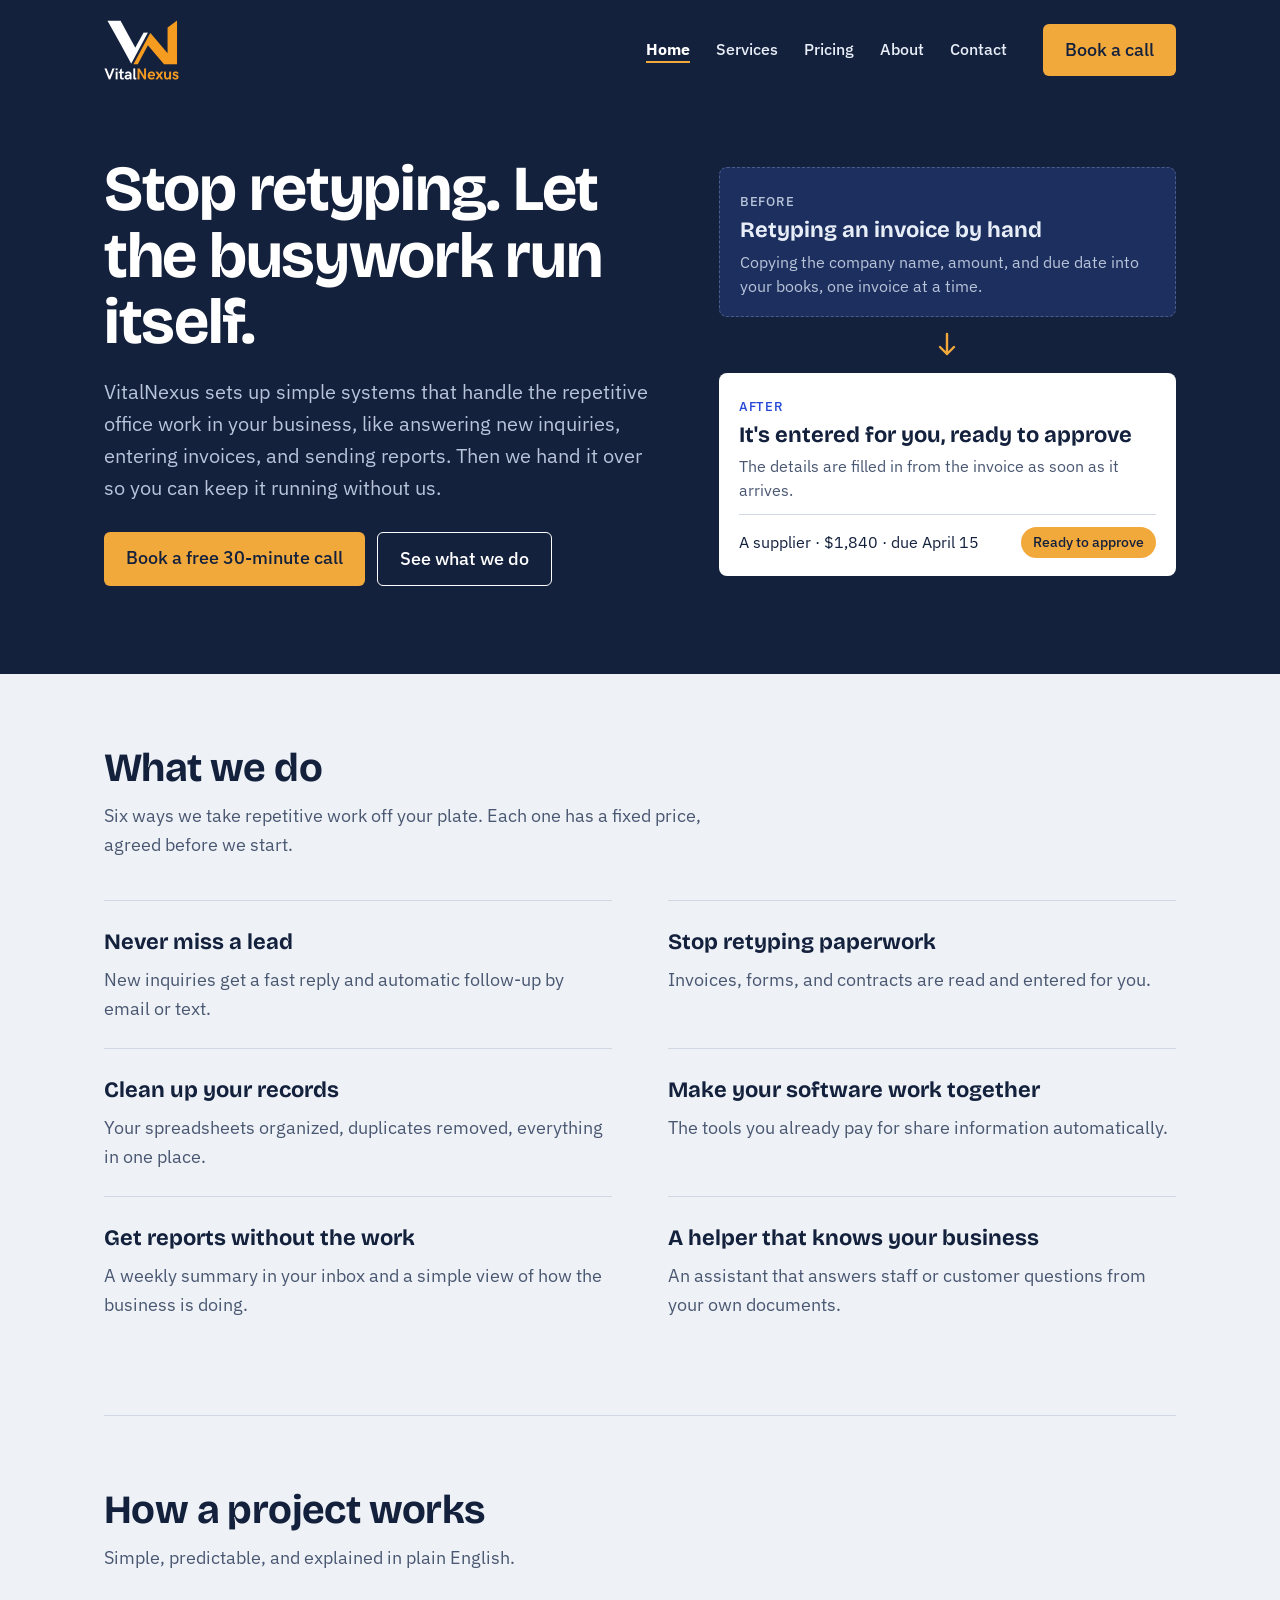
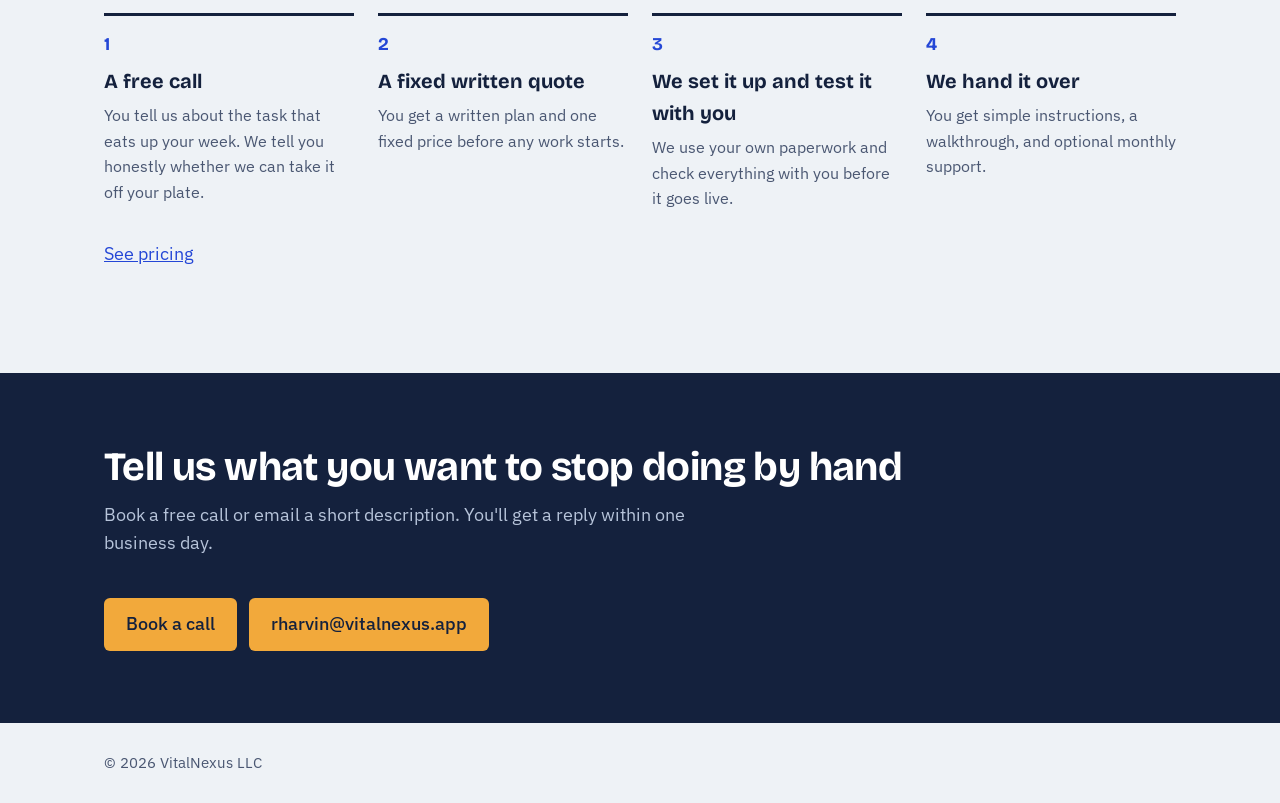
==== commit 06a51b86: "Replace example company name with generic wording Change "Brightline Supply" in the home page before" ====
--- a/index.html
+++ b/index.html
@@ -51,7 +51,7 @@
           <p class="title">It's entered for you, ready to approve</p>
           <p>The details are filled in from the invoice as soon as it arrives.</p>
           <div class="ba-row">
-            <span>Brightline Supply &middot; $1,840 &middot; due April 15</span>
+            <span>A supplier &middot; $1,840 &middot; due April 15</span>
             <span class="pill">Ready to approve</span>
           </div>
         </div>
--- a/assets/styles.css
+++ b/assets/styles.css
@@ -92,13 +92,14 @@
 .note{color:var(--muted);max-width:36em;margin:28px 0 32px}
 
 /* about */
-.about{display:grid;grid-template-columns:240px 1fr;gap:48px;align-items:start}
+.bio{max-width:46em;margin-top:28px}
+.bio h3{font-family:var(--display);font-weight:700;font-size:22px;margin:0 0 10px}
+.bio p{margin:0 0 16px;color:var(--muted)}
+.bio p:last-child{margin-bottom:0}
 .promises{list-style:none;margin:0;padding:0;display:grid;grid-template-columns:1fr 1fr;column-gap:56px}
 .promises li{padding:20px 0;border-top:1px solid var(--line)}
 .promises h3{font-family:var(--display);font-weight:700;font-size:20px;margin:0 0 4px}
 .promises p{margin:0;color:var(--muted);font-size:16px}
-.placeholder{background:#FFF6E5;border:2px dashed var(--signal);border-radius:6px;padding:16px 18px;color:var(--ink);font-weight:500}
-.photo.placeholder{aspect-ratio:1;display:flex;align-items:center;justify-content:center;text-align:center}
 
 /* contact */
 .reach{display:flex;flex-direction:column;gap:12px;align-items:flex-start;margin-top:24px}
@@ -117,8 +118,6 @@
   .steps{grid-template-columns:1fr 1fr}
   .steps.three{grid-template-columns:1fr}
   .tiers{grid-template-columns:1fr}
-  .about{grid-template-columns:1fr;gap:28px}
-  .photo.placeholder{max-width:200px}
 
   /* phone navigation: links collapse behind the Menu button (only when JS runs) */
   .js .menu-btn{display:inline-block}
